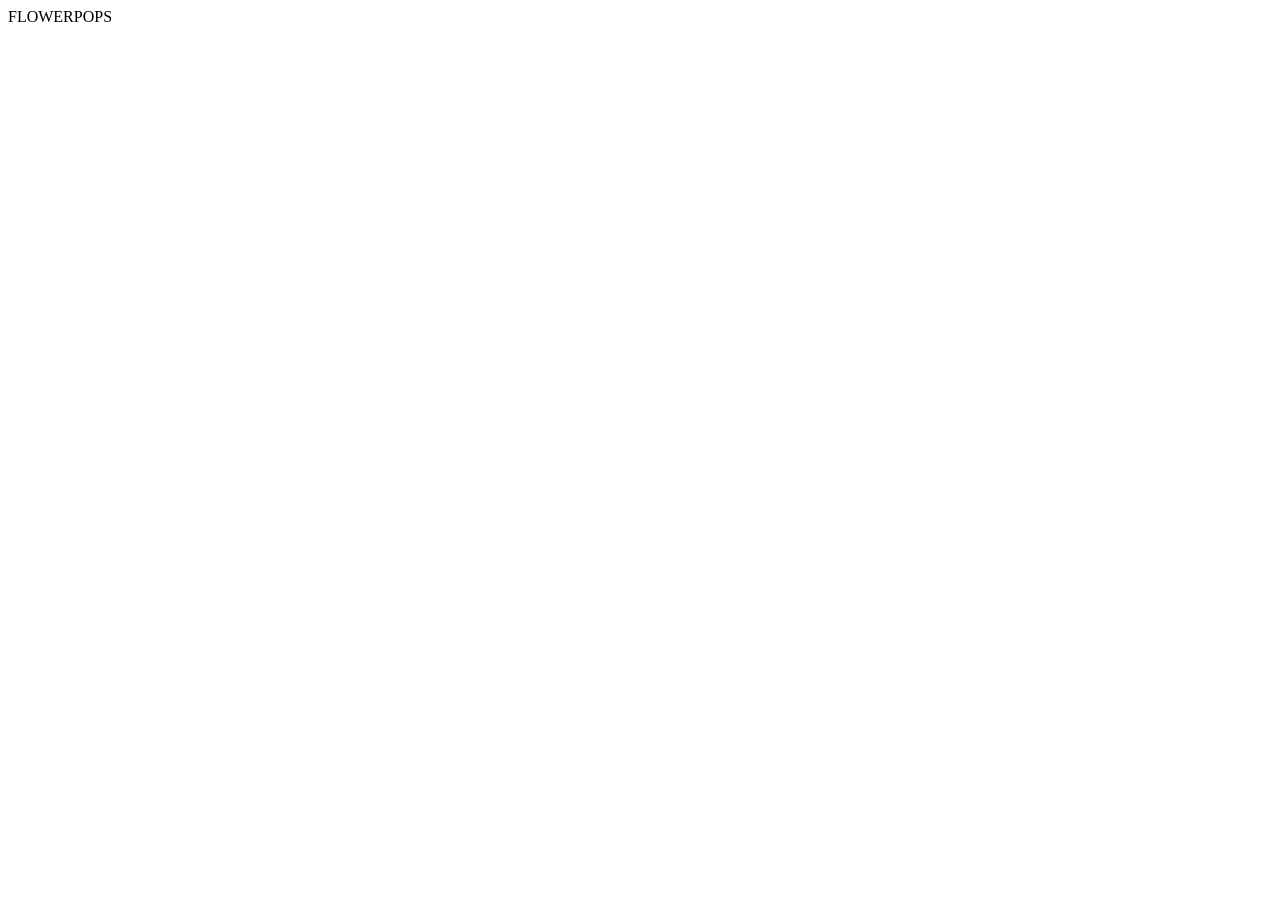
==== Flowerpops/index.html @ a854ff41 "Add files via upload" ====
<!DOCTYPE html>
<html lang="en">
<head>
    <meta charset="UTF-8">
    <meta name="viewport" content="width=device-width, initial-scale=1.0">
    <title>LOGIN</title>
    <link rel="stylesheet" href="indexstyle.css">
    <script src="indexscript.js" defer></script>
</head>
<body>
    <div class="topdiv">
        <div class="logo">FLOWERPOPS</div>
    </div>
</body>
</html>
---- Flowerpops/indexstyle.css ----
.body{
    margin: 0;
    padding: 0;
}

.topdiv{
    display: flex;
}
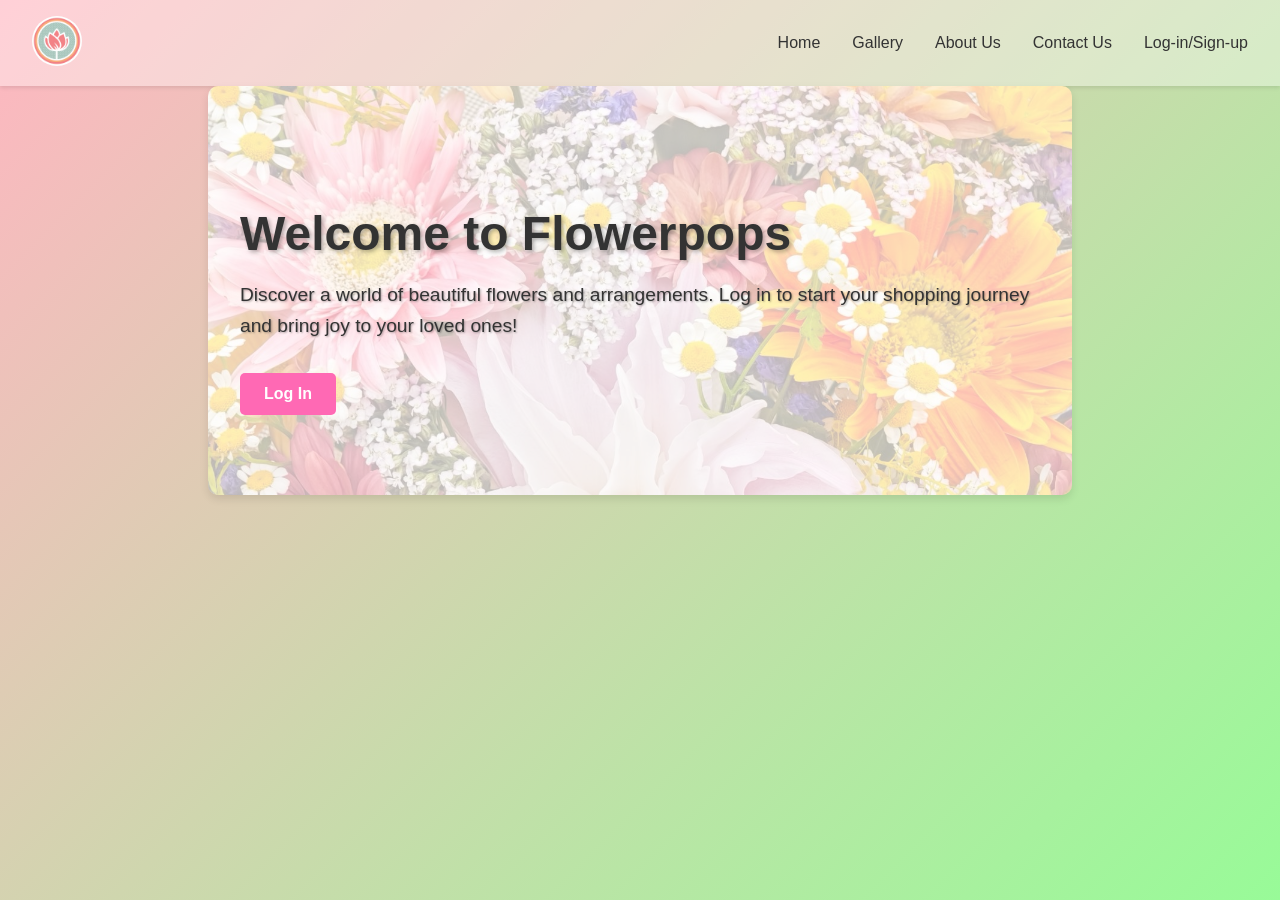
==== commit 05145d40: "Add files via upload" ====
--- a/Flowerpops/index.html
+++ b/Flowerpops/index.html
@@ -3,13 +3,28 @@
 <head>
     <meta charset="UTF-8">
     <meta name="viewport" content="width=device-width, initial-scale=1.0">
-    <title>LOGIN</title>
+    <title>Flowerpops - Homepage</title>
     <link rel="stylesheet" href="indexstyle.css">
-    <script src="indexscript.js" defer></script>
 </head>
 <body>
-    <div class="topdiv">
-        <div class="logo">FLOWERPOPS</div>
-    </div>
+    <header>
+        <div class="logo">
+            <img src="logo.jpg" alt="Flowerpops Logo">
+        </div>
+        <nav>
+            <ul>
+                <li><a href="#">Home</a></li>
+                <li><a href="#">Gallery</a></li>
+                <li><a href="#">About Us</a></li>
+                <li><a href="#">Contact Us</a></li>
+                <li><a href="#">Log-in/Sign-up</a></li>
+            </ul>
+        </nav>
+    </header>
+    <section class="hero">
+        <h1>Welcome to Flowerpops</h1>
+        <p>Discover a world of beautiful flowers and arrangements. Log in to start your shopping journey and bring joy to your loved ones!</p>
+        <a href="#" class="btn">Log In</a>
+    </section>
 </body>
 </html>
--- a/Flowerpops/indexstyle.css
+++ b/Flowerpops/indexstyle.css
@@ -1,8 +1,89 @@
-.body{
+body {
+    margin: 0;
+    padding: 0;
+    font-family: 'Segoe UI', Tahoma, Geneva, Verdana, sans-serif;
+    background: linear-gradient(135deg, #ffb6c1, #98fb98);
+    min-height: 100vh;
+    color: #333;
+}
+
+header {
+    display: flex;
+    justify-content: space-between;
+    align-items: center;
+    padding: 1rem 2rem;
+    background-color: rgba(255, 255, 255, 0.356);
+    box-shadow: 0 2px 4px rgba(0,0,0,0.1);
+}
+
+.logo img {
+    border-radius: 50%;
+    height: 50px;
+}
+
+nav ul {
+    display: flex;
+    list-style: none;
     margin: 0;
     padding: 0;
 }
 
-.topdiv{
-    display: flex;
+nav li {
+    margin-left: 2rem;
+}
+
+nav a {
+    text-decoration: none;
+    color: #333;
+    font-weight: 500;
+    transition: color 0.3s;
+}
+
+nav a:hover {
+    color: #ff69b4;
+}
+
+.hero {
+    margin-top: 100px;;
+    text-align: left;
+    padding: 5rem 2rem;
+    max-width: 800px;
+    margin: 0 auto;
+    background-image: url('hero.jpg');
+    background-size: cover;
+    background-position: center;
+    background-repeat: no-repeat;
+    background-color: rgba(255, 255, 255, 0.7);
+    background-blend-mode: overlay;
+    border-radius: 10px;
+    box-shadow: 0 4px 8px rgba(0,0,0,0.1);
+}
+
+.hero h1 {
+    font-size: 3rem;
+    margin-bottom: 1rem;
+    color: #333;
+    text-shadow: 2px 2px 4px rgba(0,0,0,0.3);
+}
+
+.hero p {
+    font-size: 1.2rem;
+    margin-bottom: 2rem;
+    line-height: 1.6;
+    text-shadow: 1px 1px 2px rgba(0,0,0,0.3);
+}
+
+.btn {
+    display: inline-block;
+    padding: 0.75rem 1.5rem;
+    background-color: #ff69b4;
+    color: white;
+    text-decoration: none;
+    border-radius: 5px;
+    font-weight: 600;
+    transition: background-color 0.3s;
+}
+
+.btn:hover {
+    background-color: #ff1493;
 }
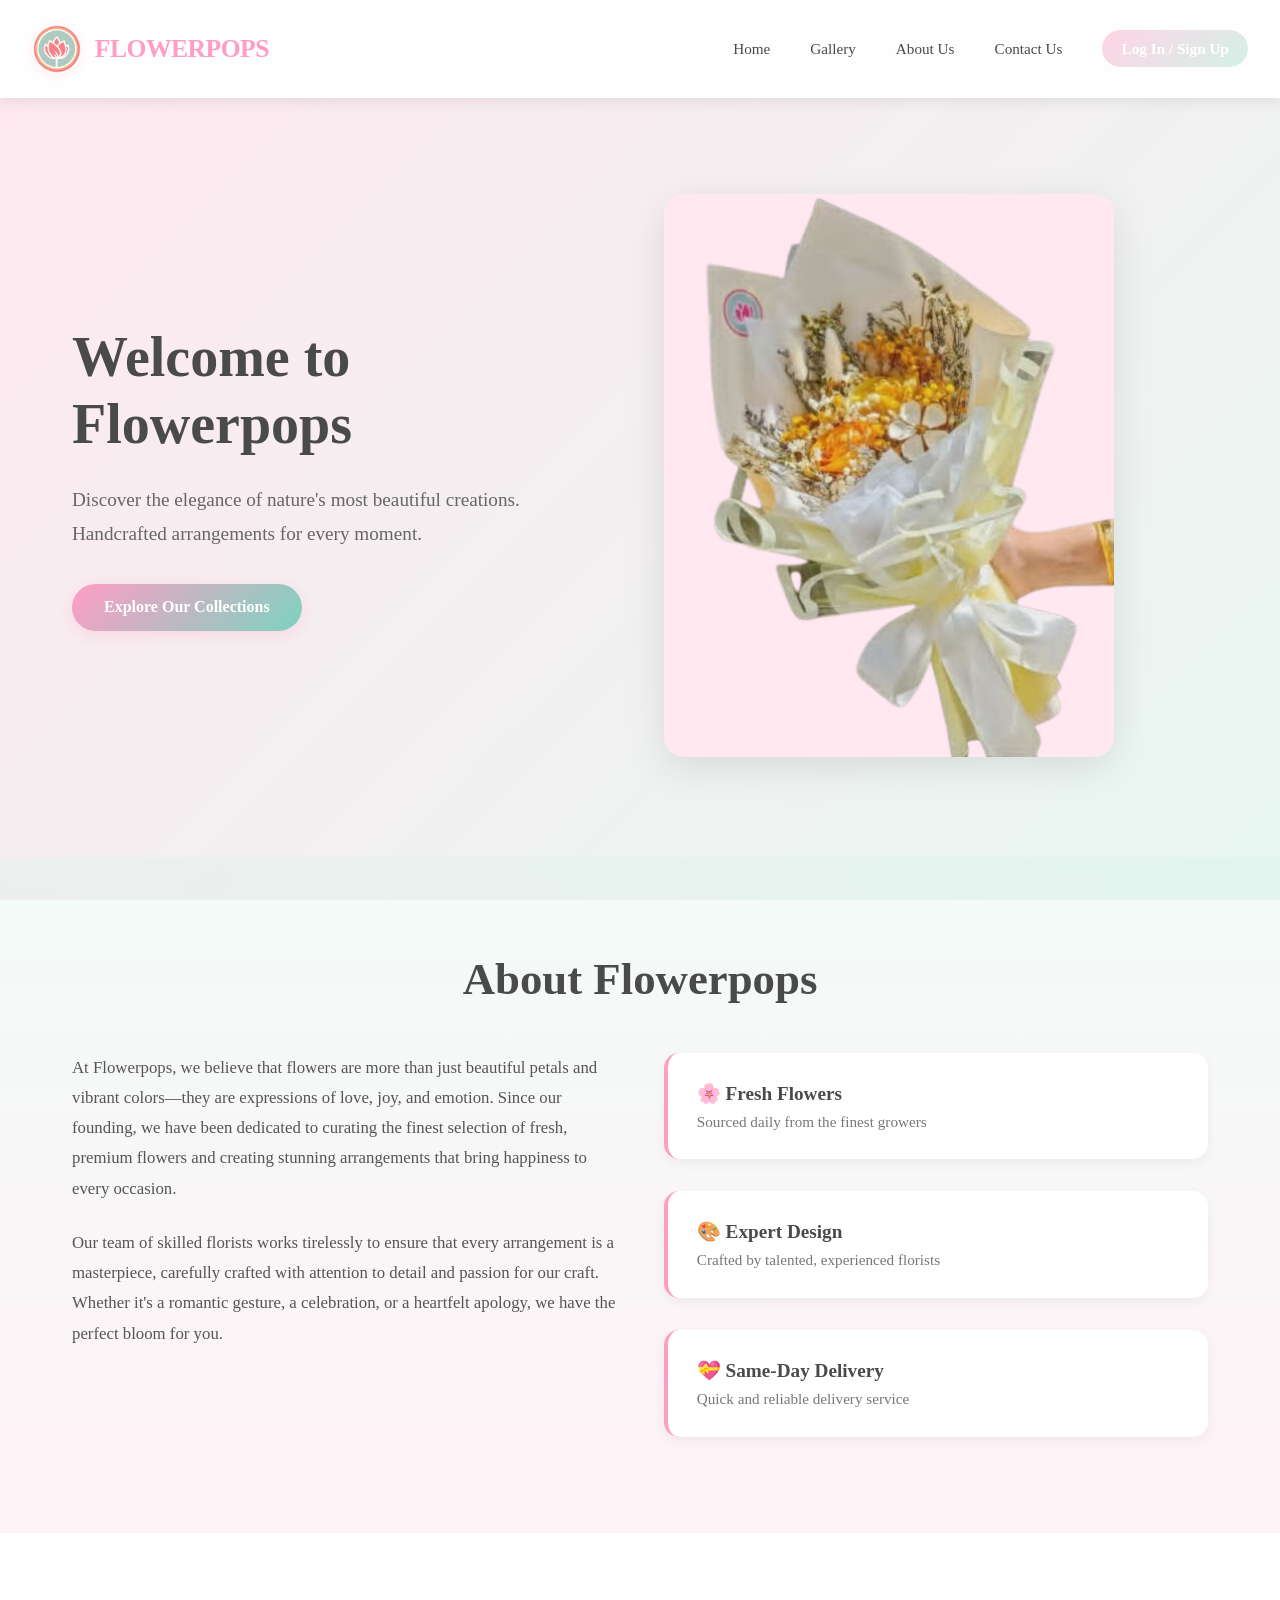
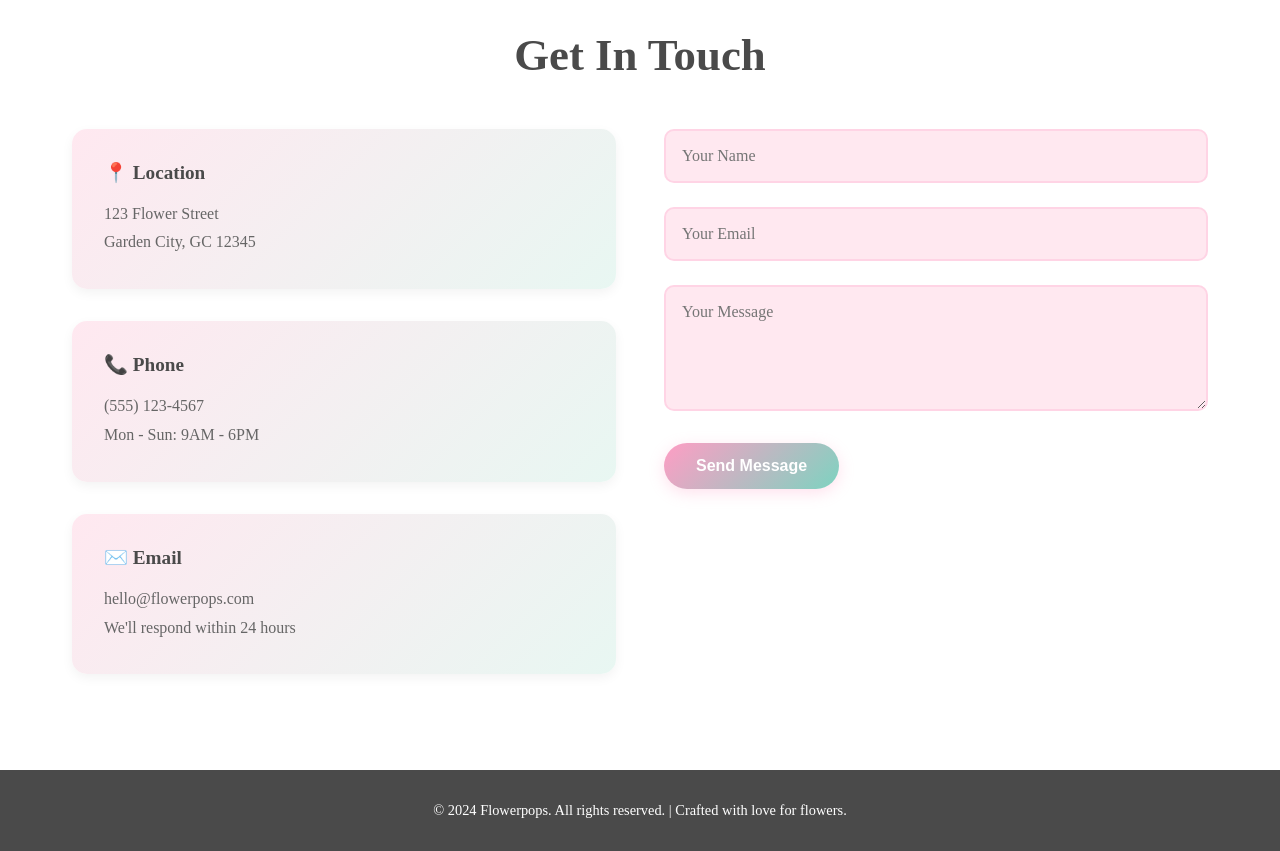
==== commit 08c7ad59: "Add files via upload" ====
--- a/Flowerpops/index.html
+++ b/Flowerpops/index.html
@@ -3,28 +3,117 @@
 <head>
     <meta charset="UTF-8">
     <meta name="viewport" content="width=device-width, initial-scale=1.0">
-    <title>Flowerpops - Homepage</title>
+    <title>Flowerpops - Elegant Flower Shop</title>
     <link rel="stylesheet" href="indexstyle.css">
 </head>
 <body>
     <header>
         <div class="logo">
-            <img src="logo.jpg" alt="Flowerpops Logo">
+            <img src="logo.jpg" alt="Flowerpops Logo"> 
+            <span>FLOWERPOPS</span>
         </div>
         <nav>
             <ul>
-                <li><a href="#">Home</a></li>
-                <li><a href="#">Gallery</a></li>
-                <li><a href="#">About Us</a></li>
-                <li><a href="#">Contact Us</a></li>
-                <li><a href="#">Log-in/Sign-up</a></li>
+                <li><a href="#home">Home</a></li>
+                <li><a href="gallery.html">Gallery</a></li>
+                <li><a href="#about">About Us</a></li>
+                <li><a href="#contact">Contact Us</a></li>
+                <li><a href="#" class="auth-link">Log In / Sign Up</a></li>
             </ul>
         </nav>
     </header>
-    <section class="hero">
-        <h1>Welcome to Flowerpops</h1>
-        <p>Discover a world of beautiful flowers and arrangements. Log in to start your shopping journey and bring joy to your loved ones!</p>
-        <a href="#" class="btn">Log In</a>
+
+    <!-- Hero Section -->
+    <section id="home" class="hero">
+        <div class="hero-content">
+            <h1>Welcome to Flowerpops</h1>
+            <p>Discover the elegance of nature's most beautiful creations. Handcrafted arrangements for every moment.</p>
+            <a href="#about" class="btn btn-primary">Explore Our Collections</a>
+        </div>
+        <div class="hero-image">
+            <img src="flower.png" alt="Flowerpops Hero Flowers">
+        </div>
     </section>
+
+    <!-- About Us Section -->
+    <section id="about" class="about">
+        <div class="container">
+            <h2>About Flowerpops</h2>
+            <div class="about-content">
+                <div class="about-text">
+                    <p>
+                        At Flowerpops, we believe that flowers are more than just beautiful petals and vibrant colors—they are 
+                        expressions of love, joy, and emotion. Since our founding, we have been dedicated to curating the finest 
+                        selection of fresh, premium flowers and creating stunning arrangements that bring happiness to every occasion.
+                    </p>
+                    <p>
+                        Our team of skilled florists works tirelessly to ensure that every arrangement is a masterpiece, 
+                        carefully crafted with attention to detail and passion for our craft. Whether it's a romantic gesture, 
+                        a celebration, or a heartfelt apology, we have the perfect bloom for you.
+                    </p>
+                </div>
+                <div class="about-features">
+                    <div class="feature">
+                        <h3>🌸 Fresh Flowers</h3>
+                        <p>Sourced daily from the finest growers</p>
+                    </div>
+                    <div class="feature">
+                        <h3>🎨 Expert Design</h3>
+                        <p>Crafted by talented, experienced florists</p>
+                    </div>
+                    <div class="feature">
+                        <h3>💝 Same-Day Delivery</h3>
+                        <p>Quick and reliable delivery service</p>
+                    </div>
+                </div>
+            </div>
+        </div>
+    </section>
+
+    <!-- Contact Us Section -->
+    <section id="contact" class="contact">
+        <div class="container">
+            <h2>Get In Touch</h2>
+            <div class="contact-content">
+                <div class="contact-info">
+                    <div class="info-card">
+                        <h3>📍 Location</h3>
+                        <p>123 Flower Street<br>Garden City, GC 12345</p>
+                    </div>
+                    <div class="info-card">
+                        <h3>📞 Phone</h3>
+                        <p>(555) 123-4567<br>Mon - Sun: 9AM - 6PM</p>
+                    </div>
+                    <div class="info-card">
+                        <h3>✉️ Email</h3>
+                        <p>hello@flowerpops.com<br>We'll respond within 24 hours</p>
+                    </div>
+                </div>
+                <form class="contact-form">
+                    <input type="text" placeholder="Your Name" required>
+                    <input type="email" placeholder="Your Email" required>
+                    <textarea placeholder="Your Message" rows="5" required></textarea>
+                    <button type="submit" class="btn btn-primary">Send Message</button>
+                </form>
+            </div>
+        </div>
+    </section>
+
+    <footer>
+        <p>&copy; 2024 Flowerpops. All rights reserved. | Crafted with love for flowers.</p>
+    </footer>
+
+    <script>
+        // Smooth scrolling for navigation links
+        document.querySelectorAll('a[href^="#"]').forEach(anchor => {
+            anchor.addEventListener('click', function (e) {
+                e.preventDefault();
+                const target = document.querySelector(this.getAttribute('href'));
+                if (target) {
+                    target.scrollIntoView({ behavior: 'smooth', block: 'start' });
+                }
+            });
+        });
+    </script>
 </body>
 </html>
--- a/Flowerpops/indexstyle.css
+++ b/Flowerpops/indexstyle.css
@@ -1,89 +1,529 @@
+/* ===== GLOBAL STYLES ===== */
+* {
+    margin: 0;
+    padding: 0;
+    box-sizing: border-box;
+}
+
+:root {
+    --pastel-pink: #FFD4E5;
+    --pastel-green: #D4F1E8;
+    --soft-pink: #FFE8F0;
+    --soft-green: #E8F7F2;
+    --dark-text: #4A4A4A;
+    --accent-pink: #FF9DC4;
+    --accent-green: #7DD3C0;
+    --white: #FFFFFF;
+}
+
 body {
     margin: 0;
     padding: 0;
-    font-family: 'Segoe UI', Tahoma, Geneva, Verdana, sans-serif;
-    background: linear-gradient(135deg, #ffb6c1, #98fb98);
+    font-family: 'Segoe UI', 'Lora', 'Georgia', serif;
+    background: linear-gradient(135deg, var(--soft-pink) 0%, var(--soft-green) 100%);
+    background-attachment: fixed;
     min-height: 100vh;
-    color: #333;
-}
-
+    color: var(--dark-text);
+}
+
+.container {
+    max-width: 1200px;
+    margin: 0 auto;
+    padding: 0 2rem;
+}
+
+html {
+    scroll-behavior: smooth;
+}
+
+/* ===== HEADER & NAVIGATION ===== */
 header {
     display: flex;
     justify-content: space-between;
     align-items: center;
-    padding: 1rem 2rem;
-    background-color: rgba(255, 255, 255, 0.356);
-    box-shadow: 0 2px 4px rgba(0,0,0,0.1);
+    padding: 1.5rem 2rem;
+    background: rgba(255, 255, 255, 0.92);
+    box-shadow: 0 4px 12px rgba(0, 0, 0, 0.08);
+    position: sticky;
+    top: 0;
+    z-index: 100;
+}
+
+.logo {
+    display: flex;
+    align-items: center;
+    gap: 0.8rem;
+    font-size: 1.6rem;
+    font-weight: 700;
+    color: var(--accent-pink);
+    letter-spacing: -0.5px;
 }
 
 .logo img {
     border-radius: 50%;
     height: 50px;
+    width: 50px;
+    object-fit: cover;
+    box-shadow: 0 2px 8px rgba(255, 157, 196, 0.2);
 }
 
 nav ul {
     display: flex;
     list-style: none;
-    margin: 0;
-    padding: 0;
-}
-
-nav li {
-    margin-left: 2rem;
+    gap: 2.5rem;
 }
 
 nav a {
     text-decoration: none;
-    color: #333;
+    color: var(--dark-text);
     font-weight: 500;
-    transition: color 0.3s;
+    font-size: 0.95rem;
+    transition: color 0.3s ease;
+    position: relative;
+}
+
+nav a::after {
+    content: '';
+    position: absolute;
+    bottom: -4px;
+    left: 0;
+    width: 0;
+    height: 2px;
+    background: linear-gradient(90deg, var(--accent-pink), var(--accent-green));
+    transition: width 0.3s ease;
 }
 
 nav a:hover {
-    color: #ff69b4;
-}
-
+    color: var(--accent-pink);
+}
+
+nav a:hover::after {
+    width: 100%;
+}
+
+.auth-link {
+    background: linear-gradient(135deg, var(--pastel-pink), var(--pastel-green));
+    color: var(--white) !important;
+    padding: 0.6rem 1.2rem;
+    border-radius: 25px;
+    font-weight: 600;
+}
+
+.auth-link:hover::after {
+    display: none;
+}
+
+/* ===== BUTTONS ===== */
+.btn {
+    display: inline-block;
+    padding: 0.9rem 2rem;
+    border: none;
+    border-radius: 30px;
+    font-size: 1rem;
+    font-weight: 600;
+    text-decoration: none;
+    cursor: pointer;
+    transition: all 0.3s ease;
+    text-align: center;
+}
+
+.btn-primary {
+    background: linear-gradient(135deg, var(--accent-pink), var(--accent-green));
+    color: var(--white);
+    box-shadow: 0 4px 15px rgba(255, 157, 196, 0.3);
+}
+
+.btn-primary:hover {
+    transform: translateY(-2px);
+    box-shadow: 0 6px 20px rgba(255, 157, 196, 0.4);
+}
+
+.btn-secondary {
+    background: var(--pastel-pink);
+    color: var(--dark-text);
+    border: 2px solid var(--accent-pink);
+}
+
+.btn-secondary:hover {
+    background: var(--accent-pink);
+    color: var(--white);
+}
+
+/* ===== HERO SECTION ===== */
 .hero {
-    margin-top: 100px;;
-    text-align: left;
-    padding: 5rem 2rem;
-    max-width: 800px;
+    display: flex;
+    align-items: center;
+    justify-content: space-between;
+    gap: 3rem;
+    padding: 6rem 2rem;
+    max-width: 1200px;
     margin: 0 auto;
-    background-image: url('hero.jpg');
-    background-size: cover;
-    background-position: center;
-    background-repeat: no-repeat;
-    background-color: rgba(255, 255, 255, 0.7);
-    background-blend-mode: overlay;
-    border-radius: 10px;
-    box-shadow: 0 4px 8px rgba(0,0,0,0.1);
+}
+
+.hero-content {
+    flex: 1;
+    animation: fadeInLeft 1s ease-out;
 }
 
 .hero h1 {
-    font-size: 3rem;
-    margin-bottom: 1rem;
-    color: #333;
-    text-shadow: 2px 2px 4px rgba(0,0,0,0.3);
+    font-size: 3.5rem;
+    margin-bottom: 1.5rem;
+    color: var(--dark-text);
+    font-weight: 700;
+    line-height: 1.2;
 }
 
 .hero p {
     font-size: 1.2rem;
     margin-bottom: 2rem;
+    line-height: 1.8;
+    color: #666;
+    font-weight: 300;
+}
+
+.hero-image {
+    flex: 1;
+    animation: fadeInRight 1s ease-out;
+}
+
+.hero-image img {
+    width: 100%;
+    max-width: 450px;
+    height: auto;
+    border-radius: 20px;
+    box-shadow: 0 10px 40px rgba(0, 0, 0, 0.1);
+}
+
+/* ===== ABOUT SECTION ===== */
+.about {
+    padding: 6rem 2rem;
+    background: linear-gradient(180deg, rgba(212, 241, 232, 0.3) 0%, rgba(255, 212, 229, 0.3) 100%);
+}
+
+.about h2 {
+    font-size: 2.8rem;
+    text-align: center;
+    margin-bottom: 3rem;
+    color: var(--dark-text);
+}
+
+.about-content {
+    display: grid;
+    grid-template-columns: 1fr 1fr;
+    gap: 3rem;
+    max-width: 1200px;
+    margin: 0 auto;
+}
+
+.about-text p {
+    font-size: 1.05rem;
+    line-height: 1.8;
+    margin-bottom: 1.5rem;
+    color: #555;
+    font-weight: 300;
+}
+
+.about-features {
+    display: flex;
+    flex-direction: column;
+    gap: 2rem;
+}
+
+.feature {
+    background: var(--white);
+    padding: 1.8rem;
+    border-radius: 15px;
+    box-shadow: 0 4px 12px rgba(0, 0, 0, 0.05);
+    border-left: 4px solid var(--accent-pink);
+}
+
+.feature h3 {
+    color: var(--dark-text);
+    margin-bottom: 0.5rem;
+    font-size: 1.2rem;
+}
+
+.feature p {
+    color: #777;
+    font-size: 0.95rem;
+    margin: 0;
+}
+
+/* ===== CONTACT SECTION ===== */
+.contact {
+    padding: 6rem 2rem;
+    background: var(--white);
+}
+
+.contact h2 {
+    font-size: 2.8rem;
+    text-align: center;
+    margin-bottom: 3rem;
+    color: var(--dark-text);
+}
+
+.contact-content {
+    display: grid;
+    grid-template-columns: 1fr 1fr;
+    gap: 3rem;
+    max-width: 1200px;
+    margin: 0 auto;
+}
+
+.contact-info {
+    display: flex;
+    flex-direction: column;
+    gap: 2rem;
+}
+
+.info-card {
+    background: linear-gradient(135deg, var(--soft-pink), var(--soft-green));
+    padding: 2rem;
+    border-radius: 15px;
+    box-shadow: 0 4px 12px rgba(0, 0, 0, 0.05);
+}
+
+.info-card h3 {
+    color: var(--dark-text);
+    margin-bottom: 1rem;
+    font-size: 1.2rem;
+}
+
+.info-card p {
+    color: #666;
+    line-height: 1.8;
+    margin: 0;
+}
+
+.contact-form {
+    display: flex;
+    flex-direction: column;
+    gap: 1.5rem;
+}
+
+.contact-form input,
+.contact-form textarea {
+    padding: 1rem;
+    border: 2px solid var(--pastel-pink);
+    border-radius: 10px;
+    font-family: inherit;
+    font-size: 1rem;
+    color: var(--dark-text);
+    background: var(--soft-pink);
+    transition: all 0.3s ease;
+}
+
+.contact-form input:focus,
+.contact-form textarea:focus {
+    outline: none;
+    border-color: var(--accent-pink);
+    background: var(--white);
+    box-shadow: 0 0 8px rgba(255, 157, 196, 0.2);
+}
+
+.contact-form button {
+    align-self: flex-start;
+    margin-top: 0.5rem;
+}
+
+/* ===== GALLERY SECTION ===== */
+.gallery-section {
+    padding: 6rem 2rem;
+    background: linear-gradient(135deg, var(--soft-pink) 0%, var(--soft-green) 100%);
+    min-height: 100vh;
+}
+
+.gallery-section h1 {
+    font-size: 3rem;
+    text-align: center;
+    margin-bottom: 1rem;
+    color: var(--dark-text);
+}
+
+.gallery-subtitle {
+    text-align: center;
+    font-size: 1.2rem;
+    color: #777;
+    margin-bottom: 3rem;
+}
+
+.flower-grid {
+    display: grid;
+    grid-template-columns: repeat(auto-fit, minmax(320px, 1fr));
+    gap: 2.5rem;
+    max-width: 1200px;
+    margin: 0 auto;
+}
+
+.flower-card {
+    background: var(--white);
+    border-radius: 15px;
+    overflow: hidden;
+    box-shadow: 0 8px 24px rgba(0, 0, 0, 0.1);
+    transition: all 0.3s ease;
+}
+
+.flower-card:hover {
+    transform: translateY(-8px);
+    box-shadow: 0 12px 32px rgba(255, 157, 196, 0.25);
+}
+
+.flower-image {
+    width: 100%;
+    height: 250px;
+    overflow: hidden;
+    background: var(--soft-pink);
+}
+
+.flower-image img {
+    width: 100%;
+    height: 100%;
+    object-fit: cover;
+    transition: transform 0.3s ease;
+}
+
+.flower-card:hover .flower-image img {
+    transform: scale(1.05);
+}
+
+.flower-info {
+    padding: 1.8rem;
+}
+
+.flower-info h3 {
+    font-size: 1.3rem;
+    color: var(--dark-text);
+    margin-bottom: 0.8rem;
+}
+
+.flower-info p {
+    color: #777;
+    font-size: 0.95rem;
     line-height: 1.6;
-    text-shadow: 1px 1px 2px rgba(0,0,0,0.3);
-}
-
-.btn {
-    display: inline-block;
-    padding: 0.75rem 1.5rem;
-    background-color: #ff69b4;
-    color: white;
-    text-decoration: none;
-    border-radius: 5px;
-    font-weight: 600;
-    transition: background-color 0.3s;
-}
-
-.btn:hover {
-    background-color: #ff1493;
+    margin-bottom: 1.2rem;
+}
+
+.price {
+    font-size: 1.5rem;
+    font-weight: 700;
+    color: var(--accent-pink);
+    margin-bottom: 1rem !important;
+}
+
+/* ===== FOOTER ===== */
+footer {
+    background: var(--dark-text);
+    color: var(--white);
+    text-align: center;
+    padding: 2rem;
+    font-size: 0.9rem;
+}
+
+/* ===== ANIMATIONS ===== */
+@keyframes fadeInLeft {
+    from {
+        opacity: 0;
+        transform: translateX(-30px);
+    }
+    to {
+        opacity: 1;
+        transform: translateX(0);
+    }
+}
+
+@keyframes fadeInRight {
+    from {
+        opacity: 0;
+        transform: translateX(30px);
+    }
+    to {
+        opacity: 1;
+        transform: translateX(0);
+    }
+}
+
+/* ===== RESPONSIVE DESIGN ===== */
+@media (max-width: 768px) {
+    header {
+        flex-direction: column;
+        gap: 1.5rem;
+        padding: 1rem;
+    }
+
+    nav ul {
+        flex-direction: column;
+        gap: 1rem;
+        align-items: center;
+        width: 100%;
+    }
+
+    nav a {
+        display: block;
+        text-align: center;
+    }
+
+    .hero {
+        flex-direction: column;
+        padding: 3rem 1rem;
+        gap: 2rem;
+    }
+
+    .hero h1 {
+        font-size: 2.2rem;
+    }
+
+    .hero p {
+        font-size: 1rem;
+    }
+
+    .about-content {
+        grid-template-columns: 1fr;
+        gap: 2rem;
+    }
+
+    .contact-content {
+        grid-template-columns: 1fr;
+        gap: 2rem;
+    }
+
+    .flower-grid {
+        grid-template-columns: 1fr;
+        gap: 2rem;
+    }
+
+    .gallery-section h1 {
+        font-size: 2rem;
+    }
+
+    .about h2,
+    .contact h2 {
+        font-size: 2rem;
+    }
+}
+
+@media (max-width: 480px) {
+    nav ul {
+        gap: 0.5rem;
+    }
+
+    nav a {
+        font-size: 0.85rem;
+    }
+
+    .hero h1 {
+        font-size: 1.8rem;
+    }
+
+    .btn {
+        padding: 0.7rem 1.5rem;
+        font-size: 0.9rem;
+    }
+
+    .logo {
+        font-size: 1.2rem;
+    }
+
+    .logo img {
+        height: 40px;
+    }
 }
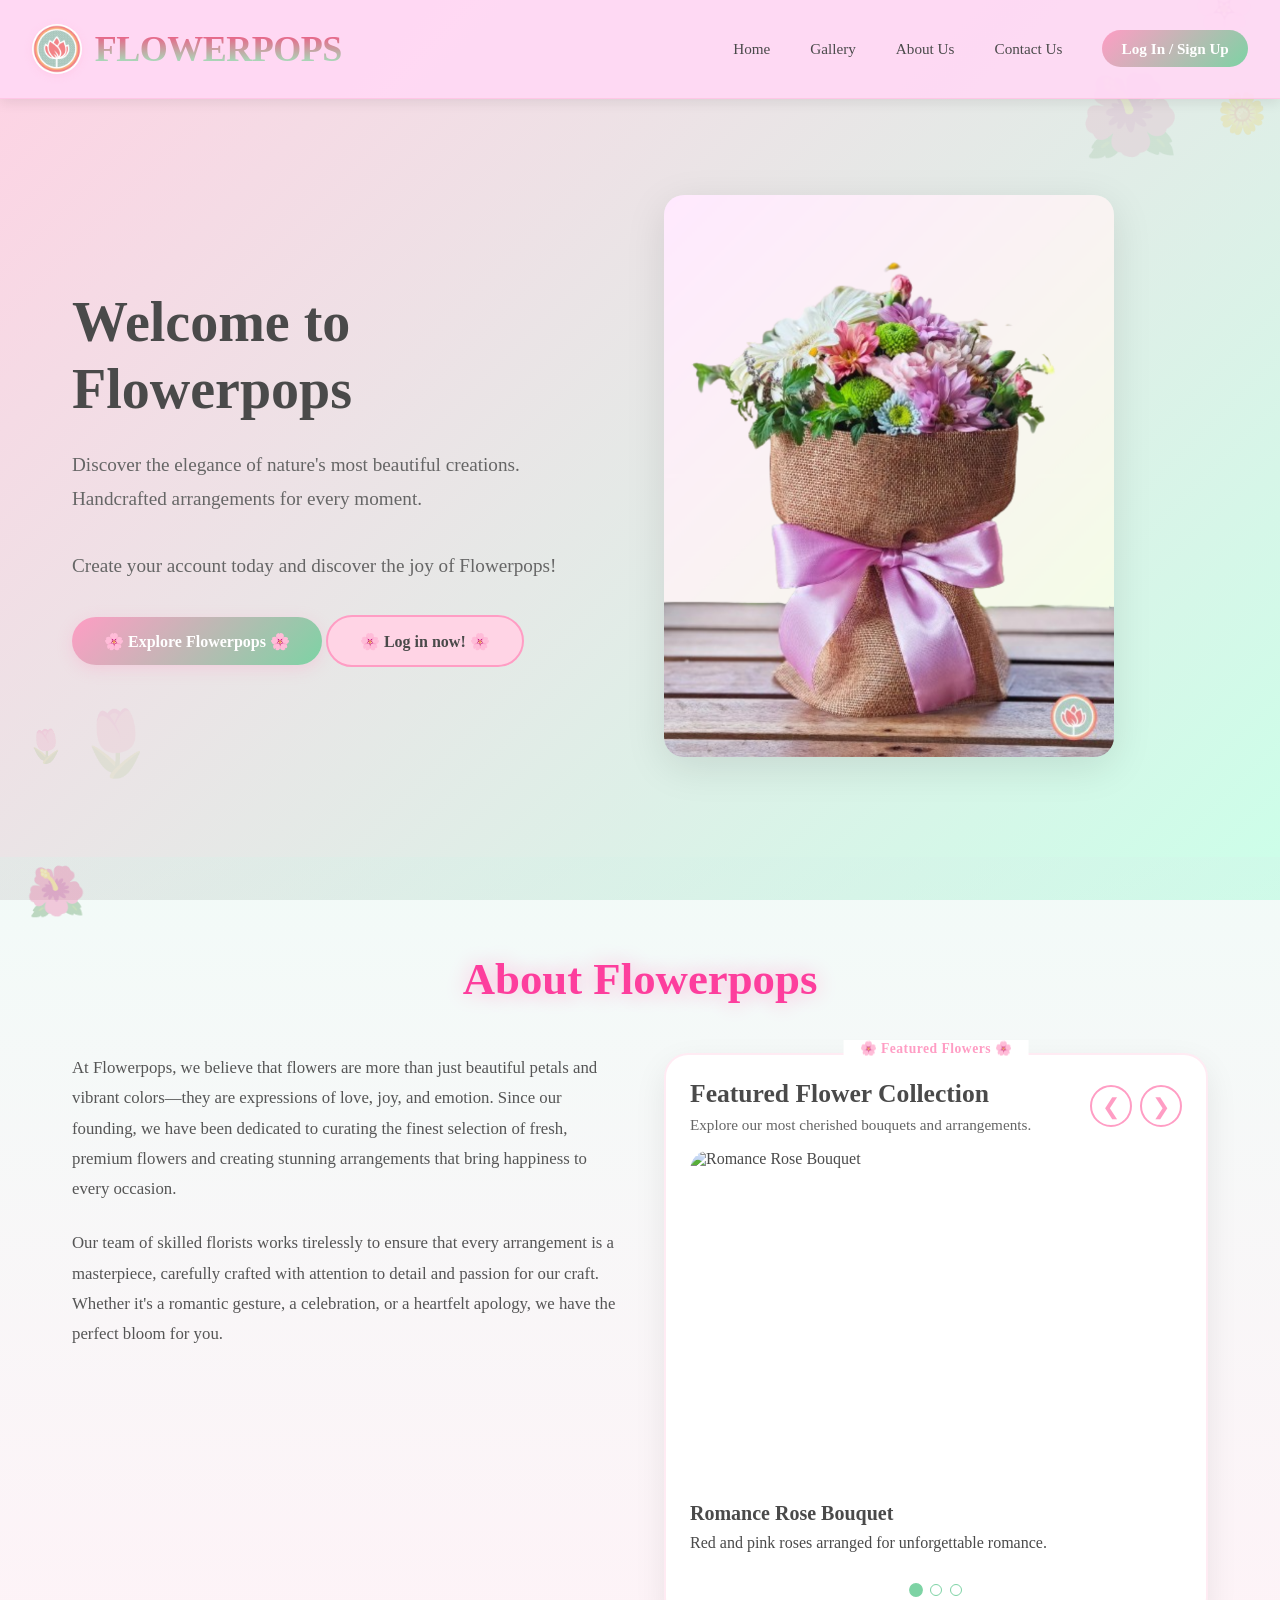
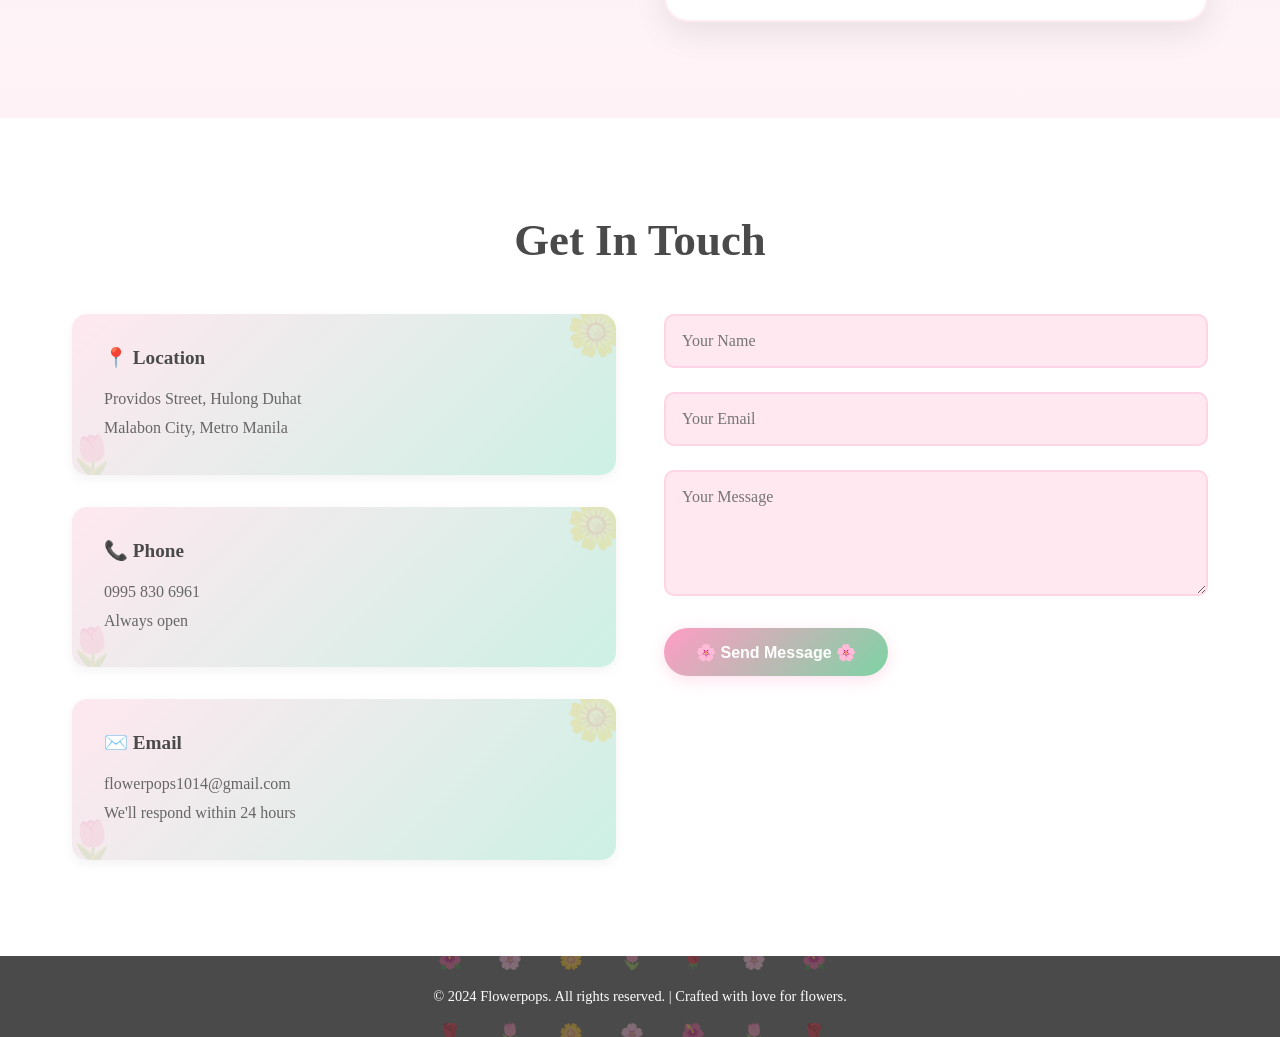
==== commit bf861557: "Add files via upload" ====
--- a/Flowerpops/index.html
+++ b/Flowerpops/index.html
@@ -18,7 +18,7 @@
                 <li><a href="gallery.html">Gallery</a></li>
                 <li><a href="#about">About Us</a></li>
                 <li><a href="#contact">Contact Us</a></li>
-                <li><a href="#" class="auth-link">Log In / Sign Up</a></li>
+                <li><a href="login.html" class="auth-link">Log In / Sign Up</a></li>
             </ul>
         </nav>
     </header>
@@ -28,10 +28,12 @@
         <div class="hero-content">
             <h1>Welcome to Flowerpops</h1>
             <p>Discover the elegance of nature's most beautiful creations. Handcrafted arrangements for every moment.</p>
-            <a href="#about" class="btn btn-primary">Explore Our Collections</a>
+            <p>Create your account today and discover the joy of Flowerpops!</p>
+            <a href="#about" class="btn btn-primary">Explore Flowerpops</a>
+            <a href="login.html" class="btn btn-secondary">Log in now!</a>
         </div>
         <div class="hero-image">
-            <img src="flower.png" alt="Flowerpops Hero Flowers">
+            <img src="Flower-hero1.png" alt="Flowerpops Hero Flowers">
         </div>
     </section>
 
@@ -53,22 +55,55 @@
                     </p>
                 </div>
                 <div class="about-features">
-                    <div class="feature">
-                        <h3>🌸 Fresh Flowers</h3>
-                        <p>Sourced daily from the finest growers</p>
-                    </div>
-                    <div class="feature">
-                        <h3>🎨 Expert Design</h3>
-                        <p>Crafted by talented, experienced florists</p>
-                    </div>
-                    <div class="feature">
-                        <h3>💝 Same-Day Delivery</h3>
-                        <p>Quick and reliable delivery service</p>
+                    <div class="about-slider">
+                        <div class="slider-header">
+                            <div>
+                                <h3>Featured Flower Collection</h3>
+                                <p>Explore our most cherished bouquets and arrangements.</p>
+                            </div>
+                            <div class="slider-nav">
+                                <button class="slider-btn prev" aria-label="Previous featured flower">❮</button>
+                                <button class="slider-btn next" aria-label="Next featured flower">❯</button>
+                            </div>
+                        </div>
+                        <div class="slider-window">
+                            <div class="slider-track">
+                                <article class="slide">
+                                    <img src="flower-hero.jfif" alt="Romance Rose Bouquet">
+                                    <div class="slide-copy">
+                                        <span class="slide-label">Romance Rose Bouquet</span>
+                                        <p>Red and pink roses arranged for unforgettable romance.</p>
+                                    </div>
+                                </article>
+                                <article class="slide">
+                                    <img src="flower-hero.jfif" alt="Spring Garden Mix">
+                                    <div class="slide-copy">
+                                        <span class="slide-label">Spring Garden Mix</span>
+                                        <p>A vibrant mix of tulips, daisies, and seasonal blooms.</p>
+                                    </div>
+                                </article>
+                                <article class="slide">
+                                    <img src="flower-hero.jfif" alt="Elegant Whites">
+                                    <div class="slide-copy">
+                                        <span class="slide-label">Elegant Whites</span>
+                                        <p>Pure white lilies and roses in a luxurious, timeless design.</p>
+                                    </div>
+                                </article>
+                            </div>
+                        </div>
+                        <div class="slider-dots" aria-label="Featured flower navigation">
+                            <button class="dot active" data-index="0"></button>
+                            <button class="dot" data-index="1"></button>
+                            <button class="dot" data-index="2"></button>
+                        </div>
                     </div>
                 </div>
             </div>
         </div>
     </section>
+
+
+
 
     <!-- Contact Us Section -->
     <section id="contact" class="contact">
@@ -78,15 +113,15 @@
                 <div class="contact-info">
                     <div class="info-card">
                         <h3>📍 Location</h3>
-                        <p>123 Flower Street<br>Garden City, GC 12345</p>
+                        <p>Providos Street, Hulong Duhat<br>Malabon City, Metro Manila</p>
                     </div>
                     <div class="info-card">
                         <h3>📞 Phone</h3>
-                        <p>(555) 123-4567<br>Mon - Sun: 9AM - 6PM</p>
+                        <p>0995 830 6961<br>Always open</p>
                     </div>
                     <div class="info-card">
                         <h3>✉️ Email</h3>
-                        <p>hello@flowerpops.com<br>We'll respond within 24 hours</p>
+                        <p>flowerpops1014@gmail.com<br>We'll respond within 24 hours</p>
                     </div>
                 </div>
                 <form class="contact-form">
@@ -114,6 +149,42 @@
                 }
             });
         });
+
+        // About section slider
+        const sliderTrack = document.querySelector('.slider-track');
+        const sliderButtons = document.querySelectorAll('.slider-btn');
+        const dots = document.querySelectorAll('.dot');
+        const slides = document.querySelectorAll('.slide');
+        let currentSlide = 0;
+
+        function updateSlider(index) {
+            currentSlide = (index + slides.length) % slides.length;
+            const offset = -currentSlide * 100;
+            sliderTrack.style.transform = `translateX(${offset}%)`;
+
+            dots.forEach(dot => dot.classList.remove('active'));
+            const activeDot = document.querySelector(`.dot[data-index="${currentSlide}"]`);
+            if (activeDot) activeDot.classList.add('active');
+        }
+
+        sliderButtons.forEach(button => {
+            button.addEventListener('click', () => {
+                if (button.classList.contains('next')) {
+                    updateSlider(currentSlide + 1);
+                } else {
+                    updateSlider(currentSlide - 1);
+                }
+            });
+        });
+
+        dots.forEach(dot => {
+            dot.addEventListener('click', () => {
+                const index = Number(dot.dataset.index);
+                updateSlider(index);
+            });
+        });
+
+        updateSlider(0);
     </script>
 </body>
 </html>
--- a/Flowerpops/indexstyle.css
+++ b/Flowerpops/indexstyle.css
@@ -7,12 +7,12 @@
 
 :root {
     --pastel-pink: #FFD4E5;
-    --pastel-green: #D4F1E8;
+    --pastel-green: #d4f1e0;
     --soft-pink: #FFE8F0;
-    --soft-green: #E8F7F2;
+    --soft-green: #cdf1e4;
     --dark-text: #4A4A4A;
     --accent-pink: #FF9DC4;
-    --accent-green: #7DD3C0;
+    --accent-green: #7dd3a4;
     --white: #FFFFFF;
 }
 
@@ -20,7 +20,7 @@
     margin: 0;
     padding: 0;
     font-family: 'Segoe UI', 'Lora', 'Georgia', serif;
-    background: linear-gradient(135deg, var(--soft-pink) 0%, var(--soft-green) 100%);
+    background: linear-gradient(135deg, #ffd2e4 0%, #ccffe9 100%);
     background-attachment: fixed;
     min-height: 100vh;
     color: var(--dark-text);
@@ -36,15 +36,67 @@
     scroll-behavior: smooth;
 }
 
+/* ===== DECORATIVE FLOWERS ===== */
+section::before {
+    content: '🌸';
+    position: absolute;
+    font-size: 3rem;
+    opacity: 0.15;
+    top: -20px;
+    right: 2%;
+    animation: float 6s ease-in-out infinite;
+}
+
+section::after {
+    content: '🌺';
+    position: absolute;
+    font-size: 3rem;
+    opacity: 0.15;
+    bottom: -20px;
+    left: 2%;
+    animation: float 8s ease-in-out infinite reverse;
+}
+
+.container::before {
+    content: '🌼';
+    position: fixed;
+    font-size: 2.5rem;
+    opacity: 0.08;
+    top: 10%;
+    right: 1%;
+    animation: sway 4s ease-in-out infinite;
+}
+
+.container::after {
+    content: '🌷';
+    position: fixed;
+    font-size: 2rem;
+    opacity: 0.08;
+    bottom: 15%;
+    left: 2%;
+    animation: sway 5s ease-in-out infinite reverse;
+}
+
+@keyframes float {
+    0%, 100% { transform: translateY(0px); }
+    50% { transform: translateY(-15px); }
+}
+
+@keyframes sway {
+    0%, 100% { transform: translateX(0px); }
+    50% { transform: translateX(8px); }
+}
+
 /* ===== HEADER & NAVIGATION ===== */
 header {
     display: flex;
     justify-content: space-between;
     align-items: center;
     padding: 1.5rem 2rem;
-    background: rgba(255, 255, 255, 0.92);
+    background: rgba(255, 216, 245, 0.92);
     box-shadow: 0 4px 12px rgba(0, 0, 0, 0.08);
     position: sticky;
+    border-bottom: 1px solid rgba(255, 157, 196, 0.3);
     top: 0;
     z-index: 100;
 }
@@ -67,6 +119,14 @@
     box-shadow: 0 2px 8px rgba(255, 157, 196, 0.2);
 }
 
+.logo span {
+  font-size: 36px;
+  background: -webkit-linear-gradient(#ff3e78, #92ffc9);
+  -webkit-background-clip: text;
+  background-clip: text;
+  -webkit-text-fill-color: transparent;
+}
+
 nav ul {
     display: flex;
     list-style: none;
@@ -102,7 +162,7 @@
 }
 
 .auth-link {
-    background: linear-gradient(135deg, var(--pastel-pink), var(--pastel-green));
+    background: linear-gradient(135deg, var(--accent-pink), var(--accent-green));
     color: var(--white) !important;
     padding: 0.6rem 1.2rem;
     border-radius: 25px;
@@ -149,6 +209,14 @@
     color: var(--white);
 }
 
+.btn::before {
+    content: '🌸 ';
+}
+
+.btn::after {
+    content: ' 🌸';
+}
+
 /* ===== HERO SECTION ===== */
 .hero {
     display: flex;
@@ -158,7 +226,29 @@
     padding: 6rem 2rem;
     max-width: 1200px;
     margin: 0 auto;
-}
+    position: relative;
+}
+
+.hero::before {
+    content: '🌺';
+    position: absolute;
+    font-size: 5rem;
+    opacity: 0.1;
+    top: -30px;
+    right: 5%;
+    animation: float 7s ease-in-out infinite;
+}
+
+.hero::after {
+    content: '🌷';
+    position: absolute;
+    font-size: 4rem;
+    opacity: 0.1;
+    bottom: 10%;
+    left: 3%;
+    animation: float 9s ease-in-out infinite reverse;
+}
+
 
 .hero-content {
     flex: 1;
@@ -201,12 +291,13 @@
 }
 
 .about h2 {
+    font-family: italic;
     font-size: 2.8rem;
     text-align: center;
     margin-bottom: 3rem;
-    color: var(--dark-text);
-}
-
+    color:rgb(253, 62, 157);
+    text-shadow: 0px 0px 21px #fdb1d6;
+}
 .about-content {
     display: grid;
     grid-template-columns: 1fr 1fr;
@@ -220,33 +311,137 @@
     line-height: 1.8;
     margin-bottom: 1.5rem;
     color: #555;
-    font-weight: 300;
+    font-weight: 500;
 }
 
 .about-features {
-    display: flex;
-    flex-direction: column;
-    gap: 2rem;
-}
-
-.feature {
+    width: 100%;
+}
+
+.about-slider {
     background: var(--white);
-    padding: 1.8rem;
-    border-radius: 15px;
-    box-shadow: 0 4px 12px rgba(0, 0, 0, 0.05);
-    border-left: 4px solid var(--accent-pink);
-}
-
-.feature h3 {
-    color: var(--dark-text);
-    margin-bottom: 0.5rem;
-    font-size: 1.2rem;
-}
-
-.feature p {
-    color: #777;
+    border-radius: 24px;
+    padding: 1.5rem;
+    box-shadow: 0 12px 32px rgba(0, 0, 0, 0.08);
+    position: relative;
+    border: 2px solid rgba(255, 157, 196, 0.2);
+}
+
+.about-slider::before {
+    content: '🌸 Featured Flowers 🌸';
+    position: absolute;
+    top: -15px;
+    left: 50%;
+    transform: translateX(-50%);
+    background: var(--white);
+    padding: 0 1rem;
+    font-size: 0.85rem;
+    color: var(--accent-pink);
+    font-weight: 600;
+    letter-spacing: 0.5px;
+}
+
+.slider-header {
+    display: flex;
+    justify-content: space-between;
+    align-items: center;
+    gap: 1rem;
+    margin-bottom: 1rem;
+}
+
+.slider-header h3 {
+    font-size: 1.6rem;
+    color: var(--dark-text);
+    margin-bottom: 0.4rem;
+}
+
+.slider-header p {
+    color: #666;
     font-size: 0.95rem;
-    margin: 0;
+}
+
+.slider-nav {
+    display: flex;
+    gap: 0.5rem;
+}
+
+.slider-btn {
+    width: 42px;
+    height: 42px;
+    border: 2px solid var(--accent-pink);
+    border-radius: 50%;
+    background: var(--white);
+    color: var(--accent-pink);
+    font-size: 1.4rem;
+    cursor: pointer;
+    transition: all 0.25s ease;
+}
+
+.slider-btn:hover,
+.slider-btn:focus {
+    background: var(--accent-pink);
+    color: var(--white);
+    outline: none;
+}
+
+.slider-window {
+    overflow: hidden;
+    border-radius: 20px;
+}
+
+.slider-track {
+    display: flex;
+    gap: 1.5rem;
+    transition: transform 0.45s ease;
+}
+
+.slide {
+    min-width: 100%;
+    display: grid;
+    grid-template-columns: 1fr;
+    gap: 1rem;
+    align-items: center;
+}
+
+.slide img {
+    width: 100%;
+    height: 320px;
+    object-fit: cover;
+    border-radius: 20px;
+}
+
+.slide-copy {
+    padding: 1rem 0;
+}
+
+.slide-label {
+    display: block;
+    font-size: 1.25rem;
+    font-weight: 700;
+    color: var(--dark-text);
+    margin-bottom: 0.6rem;
+}
+
+.slider-dots {
+    display: flex;
+    justify-content: center;
+    gap: 0.5rem;
+    margin-top: 1rem;
+}
+
+.dot {
+    width: 12px;
+    height: 12px;
+    border-radius: 50%;
+    border: 1px solid var(--accent-green);
+    background: transparent;
+    cursor: pointer;
+    transition: background 0.25s ease, transform 0.25s ease;
+}
+
+.dot.active {
+    background: var(--accent-green);
+    transform: scale(1.15);
 }
 
 /* ===== CONTACT SECTION ===== */
@@ -281,18 +476,44 @@
     padding: 2rem;
     border-radius: 15px;
     box-shadow: 0 4px 12px rgba(0, 0, 0, 0.05);
+    position: relative;
+    overflow: hidden;
+}
+
+.info-card::before {
+    content: '🌼';
+    position: absolute;
+    top: -10px;
+    right: -10px;
+    font-size: 3rem;
+    opacity: 0.2;
+    animation: sway 5s ease-in-out infinite;
+}
+
+.info-card::after {
+    content: '🌷';
+    position: absolute;
+    bottom: -5px;
+    left: -5px;
+    font-size: 2.5rem;
+    opacity: 0.15;
+    animation: sway 6s ease-in-out infinite reverse;
 }
 
 .info-card h3 {
     color: var(--dark-text);
     margin-bottom: 1rem;
     font-size: 1.2rem;
+    position: relative;
+    z-index: 1;
 }
 
 .info-card p {
     color: #666;
     line-height: 1.8;
     margin: 0;
+    position: relative;
+    z-index: 1;
 }
 
 .contact-form {
@@ -331,6 +552,27 @@
     padding: 6rem 2rem;
     background: linear-gradient(135deg, var(--soft-pink) 0%, var(--soft-green) 100%);
     min-height: 100vh;
+    position: relative;
+}
+
+.gallery-section::before {
+    content: '🌺';
+    position: absolute;
+    font-size: 4rem;
+    opacity: 0.12;
+    top: 10%;
+    right: 5%;
+    animation: float 7s ease-in-out infinite;
+}
+
+.gallery-section::after {
+    content: '🌸';
+    position: absolute;
+    font-size: 4.5rem;
+    opacity: 0.1;
+    bottom: 20%;
+    left: 4%;
+    animation: float 9s ease-in-out infinite reverse;
 }
 
 .gallery-section h1 {
@@ -345,6 +587,62 @@
     font-size: 1.2rem;
     color: #777;
     margin-bottom: 3rem;
+}
+
+.filters {
+    display: flex;
+    justify-content: space-between;
+    align-items: center;
+    margin-bottom: 2rem;
+    flex-wrap: wrap;
+    gap: 1rem;
+}
+
+.category-filters {
+    display: flex;
+    gap: 0.5rem;
+    flex-wrap: wrap;
+}
+
+.filter-btn {
+    padding: 0.5rem 1rem;
+    border: 2px solid var(--accent-pink);
+    background: var(--white);
+    color: var(--accent-pink);
+    border-radius: 25px;
+    cursor: pointer;
+    transition: all 0.3s ease;
+    font-size: 0.9rem;
+}
+
+.filter-btn:hover {
+    background: var(--accent-pink);
+    color: var(--white);
+}
+
+.filter-btn.active {
+    background: var(--accent-pink);
+    color: var(--white);
+}
+
+.sort-options {
+    display: flex;
+    align-items: center;
+    gap: 0.5rem;
+}
+
+.sort-options label {
+    font-size: 1rem;
+    color: var(--dark-text);
+}
+
+.sort-options select {
+    padding: 0.5rem;
+    border: 2px solid var(--accent-green);
+    border-radius: 5px;
+    background: var(--white);
+    color: var(--dark-text);
+    font-size: 0.9rem;
 }
 
 .flower-grid {
@@ -361,6 +659,30 @@
     overflow: hidden;
     box-shadow: 0 8px 24px rgba(0, 0, 0, 0.1);
     transition: all 0.3s ease;
+    position: relative;
+    border-top: 4px solid var(--accent-pink);
+}
+
+.flower-card::before {
+    content: '🌸';
+    position: absolute;
+    top: 8px;
+    right: 12px;
+    font-size: 1.8rem;
+    opacity: 0.6;
+    animation: sway 3s ease-in-out infinite;
+    z-index: 10;
+}
+
+.flower-card::after {
+    content: '🌺';
+    position: absolute;
+    bottom: 8px;
+    left: 12px;
+    font-size: 1.6rem;
+    opacity: 0.5;
+    animation: sway 4s ease-in-out infinite reverse;
+    z-index: 10;
 }
 
 .flower-card:hover {
@@ -417,6 +739,37 @@
     text-align: center;
     padding: 2rem;
     font-size: 0.9rem;
+    position: relative;
+    overflow: hidden;
+}
+
+footer::before {
+    content: '🌺 🌸 🌼 🌷 🌹 🌸 🌺';
+    position: absolute;
+    top: -8px;
+    left: 0;
+    right: 0;
+    opacity: 0.3;
+    font-size: 1.2rem;
+    letter-spacing: 1rem;
+    animation: float 8s ease-in-out infinite;
+}
+
+footer::after {
+    content: '🌹 🌷 🌼 🌸 🌺 🌷 🌹';
+    position: absolute;
+    bottom: -8px;
+    left: 0;
+    right: 0;
+    opacity: 0.3;
+    font-size: 1.2rem;
+    letter-spacing: 1rem;
+    animation: float 10s ease-in-out infinite reverse;
+}
+
+footer p {
+    position: relative;
+    z-index: 1;
 }
 
 /* ===== ANIMATIONS ===== */
@@ -526,4 +879,5 @@
     .logo img {
         height: 40px;
     }
-}+}
+
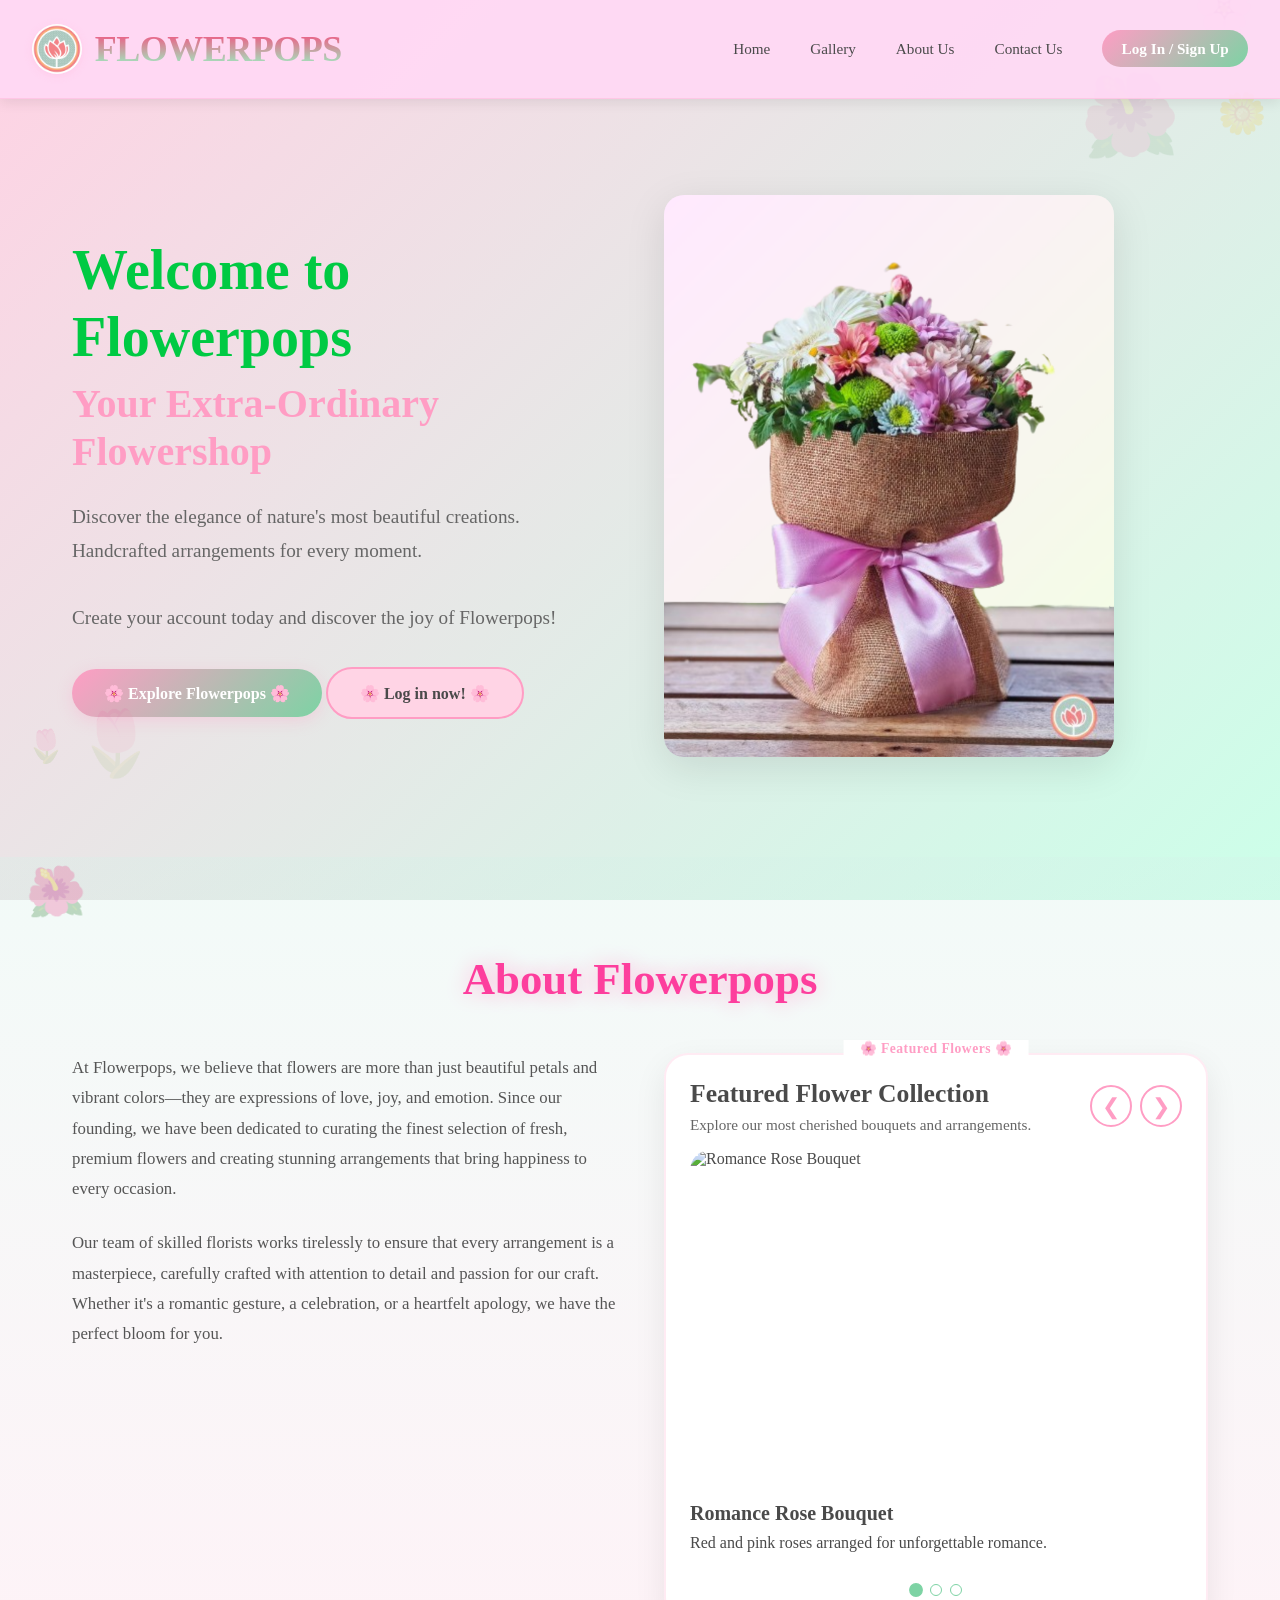
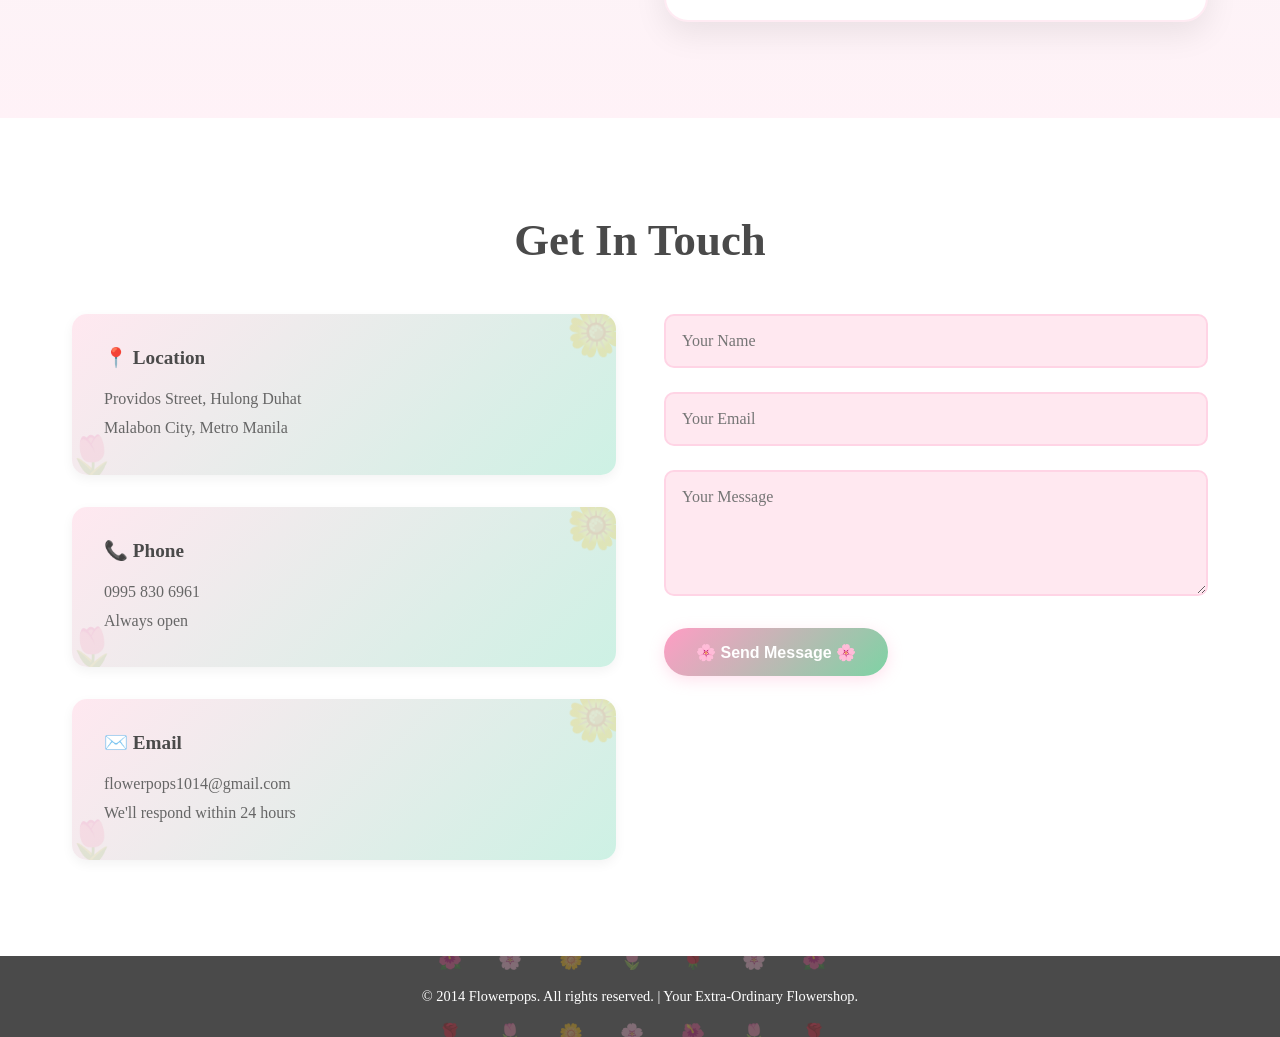
==== commit 6d6e5f49: "Add files via upload" ====
--- a/Flowerpops/index.html
+++ b/Flowerpops/index.html
@@ -27,6 +27,7 @@
     <section id="home" class="hero">
         <div class="hero-content">
             <h1>Welcome to Flowerpops</h1>
+            <h3>Your Extra-Ordinary Flowershop</h3>
             <p>Discover the elegance of nature's most beautiful creations. Handcrafted arrangements for every moment.</p>
             <p>Create your account today and discover the joy of Flowerpops!</p>
             <a href="#about" class="btn btn-primary">Explore Flowerpops</a>
@@ -135,7 +136,7 @@
     </section>
 
     <footer>
-        <p>&copy; 2024 Flowerpops. All rights reserved. | Crafted with love for flowers.</p>
+        <p>&copy; 2014 Flowerpops. All rights reserved. | Your Extra-Ordinary Flowershop.</p>
     </footer>
 
     <script>
--- a/Flowerpops/indexstyle.css
+++ b/Flowerpops/indexstyle.css
@@ -257,8 +257,17 @@
 
 .hero h1 {
     font-size: 3.5rem;
+    margin-bottom: 0.5rem;
+    color: #00ca43;
+    font-weight: 900;
+    line-height: 1.2;
+    font-family: 'Lora', 'Georgia', serif;
+}
+
+.hero h3 {
+    font-size: 2.5rem;
     margin-bottom: 1.5rem;
-    color: var(--dark-text);
+    color: #FF9DC4;
     font-weight: 700;
     line-height: 1.2;
 }
@@ -582,6 +591,215 @@
     color: var(--dark-text);
 }
 
+.cart-panel {
+    background: rgba(255, 255, 255, 0.95);
+    border: 1px solid rgba(255, 157, 196, 0.25);
+    border-radius: 24px;
+    padding: 1.75rem;
+    margin-bottom: 2rem;
+    box-shadow: 0 12px 30px rgba(255, 157, 196, 0.12);
+}
+
+.cart-panel h2 {
+    margin-bottom: 1rem;
+    color: var(--accent-pink);
+    font-size: 1.8rem;
+}
+
+.cart-items {
+    display: grid;
+    gap: 1rem;
+}
+
+.cart-item {
+    display: flex;
+    align-items: center;
+    justify-content: space-between;
+    gap: 1rem;
+    padding: 1rem;
+    border-radius: 18px;
+    background: rgba(255, 245, 250, 0.95);
+    border: 1px solid rgba(255, 157, 196, 0.16);
+}
+
+.cart-item .item-copy {
+    flex: 1;
+}
+
+.cart-item .item-copy span {
+    font-weight: 700;
+    display: block;
+    margin-bottom: 0.25rem;
+}
+
+.cart-item small {
+    color: #777;
+}
+
+.item-controls {
+    display: flex;
+    align-items: center;
+    gap: 0.5rem;
+    flex-wrap: wrap;
+}
+
+.quantity-btn,
+.remove-item {
+    border: 1px solid var(--accent-green);
+    background: var(--white);
+    color: var(--accent-pink);
+    border-radius: 999px;
+    width: 32px;
+    height: 32px;
+    font-size: 1rem;
+    cursor: pointer;
+    transition: all 0.2s ease;
+}
+
+.remove-item {
+    padding: 0 0.75rem;
+    min-width: auto;
+}
+
+.quantity-btn:hover,
+.remove-item:hover {
+    background: var(--accent-pink);
+    color: #fff;
+    border-color: var(--accent-pink);
+}
+
+.cart-summary {
+    display: flex;
+    justify-content: space-between;
+    align-items: center;
+    gap: 1rem;
+    margin-top: 1.25rem;
+    flex-wrap: wrap;
+}
+
+.cart-summary p {
+    font-size: 1.15rem;
+    font-weight: 700;
+    color: var(--dark-text);
+}
+
+.empty-cart {
+    color: #7a7a7a;
+    font-style: italic;
+}
+
+.checkout-section {
+    padding: 6rem 2rem;
+    background: linear-gradient(180deg, rgba(212, 241, 232, 0.3) 0%, rgba(255, 212, 229, 0.3) 100%);
+    min-height: 100vh;
+}
+
+.checkout-container {
+    max-width: 1100px;
+    margin: 0 auto;
+}
+
+.checkout-grid {
+    display: grid;
+    grid-template-columns: 1.2fr 0.8fr;
+    gap: 2rem;
+}
+
+.checkout-form,
+.order-summary {
+    background: var(--white);
+    border-radius: 24px;
+    padding: 2rem;
+    box-shadow: 0 16px 40px rgba(0, 0, 0, 0.08);
+}
+
+.checkout-form h2,
+.order-summary h2 {
+    margin-bottom: 1rem;
+}
+
+.checkout-form input,
+.checkout-form select,
+.checkout-form textarea {
+    width: 100%;
+    padding: 1rem;
+    border: 2px solid var(--pastel-pink);
+    border-radius: 14px;
+    background: var(--soft-pink);
+    margin-bottom: 1rem;
+    font-family: inherit;
+    font-size: 1rem;
+    color: var(--dark-text);
+}
+
+.checkout-form textarea {
+    min-height: 140px;
+}
+
+.checkout-form input:focus,
+.checkout-form select:focus,
+.checkout-form textarea:focus {
+    outline: none;
+    border-color: var(--accent-pink);
+    background: var(--white);
+    box-shadow: 0 0 10px rgba(255, 157, 196, 0.18);
+}
+
+.order-summary .summary-items {
+    display: grid;
+    gap: 1rem;
+}
+
+.summary-item {
+    display: flex;
+    justify-content: space-between;
+    gap: 1rem;
+    padding: 1rem;
+    border-radius: 16px;
+    border: 1px solid rgba(245, 161, 199, 0.2);
+    background: rgba(255, 242, 248, 0.9);
+}
+
+.summary-item span {
+    color: #555;
+}
+
+.summary-total {
+    margin-top: 1.5rem;
+    font-size: 1.25rem;
+    font-weight: 700;
+    text-align: right;
+}
+
+.no-order {
+    color: #777;
+    font-style: italic;
+    text-align: center;
+    margin-top: 1rem;
+}
+
+@media (max-width: 900px) {
+    .checkout-grid {
+        grid-template-columns: 1fr;
+    }
+}
+
+@media (max-width: 768px) {
+    .cart-panel {
+        padding: 1.25rem;
+    }
+
+    .cart-item {
+        flex-direction: column;
+        align-items: stretch;
+    }
+
+    .cart-summary {
+        flex-direction: column;
+        align-items: stretch;
+    }
+}
+
 .gallery-subtitle {
     text-align: center;
     font-size: 1.2rem;
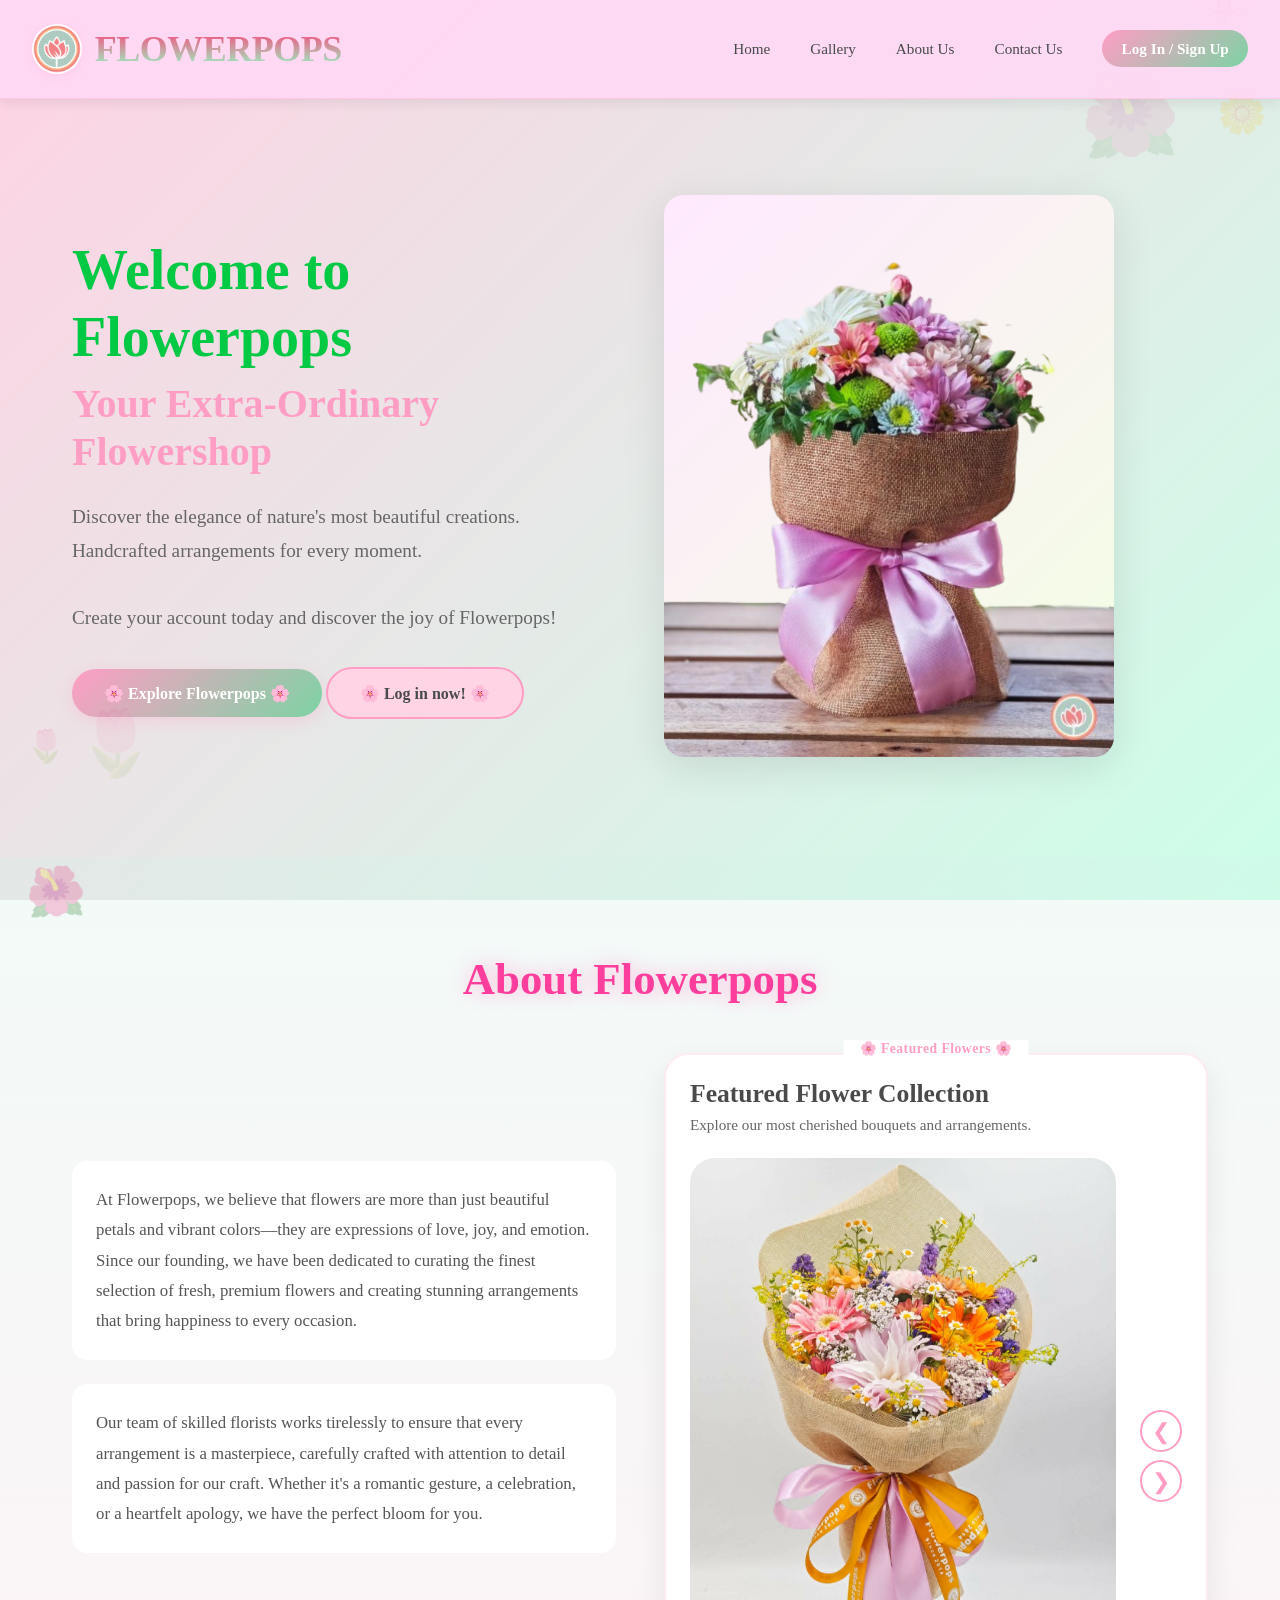
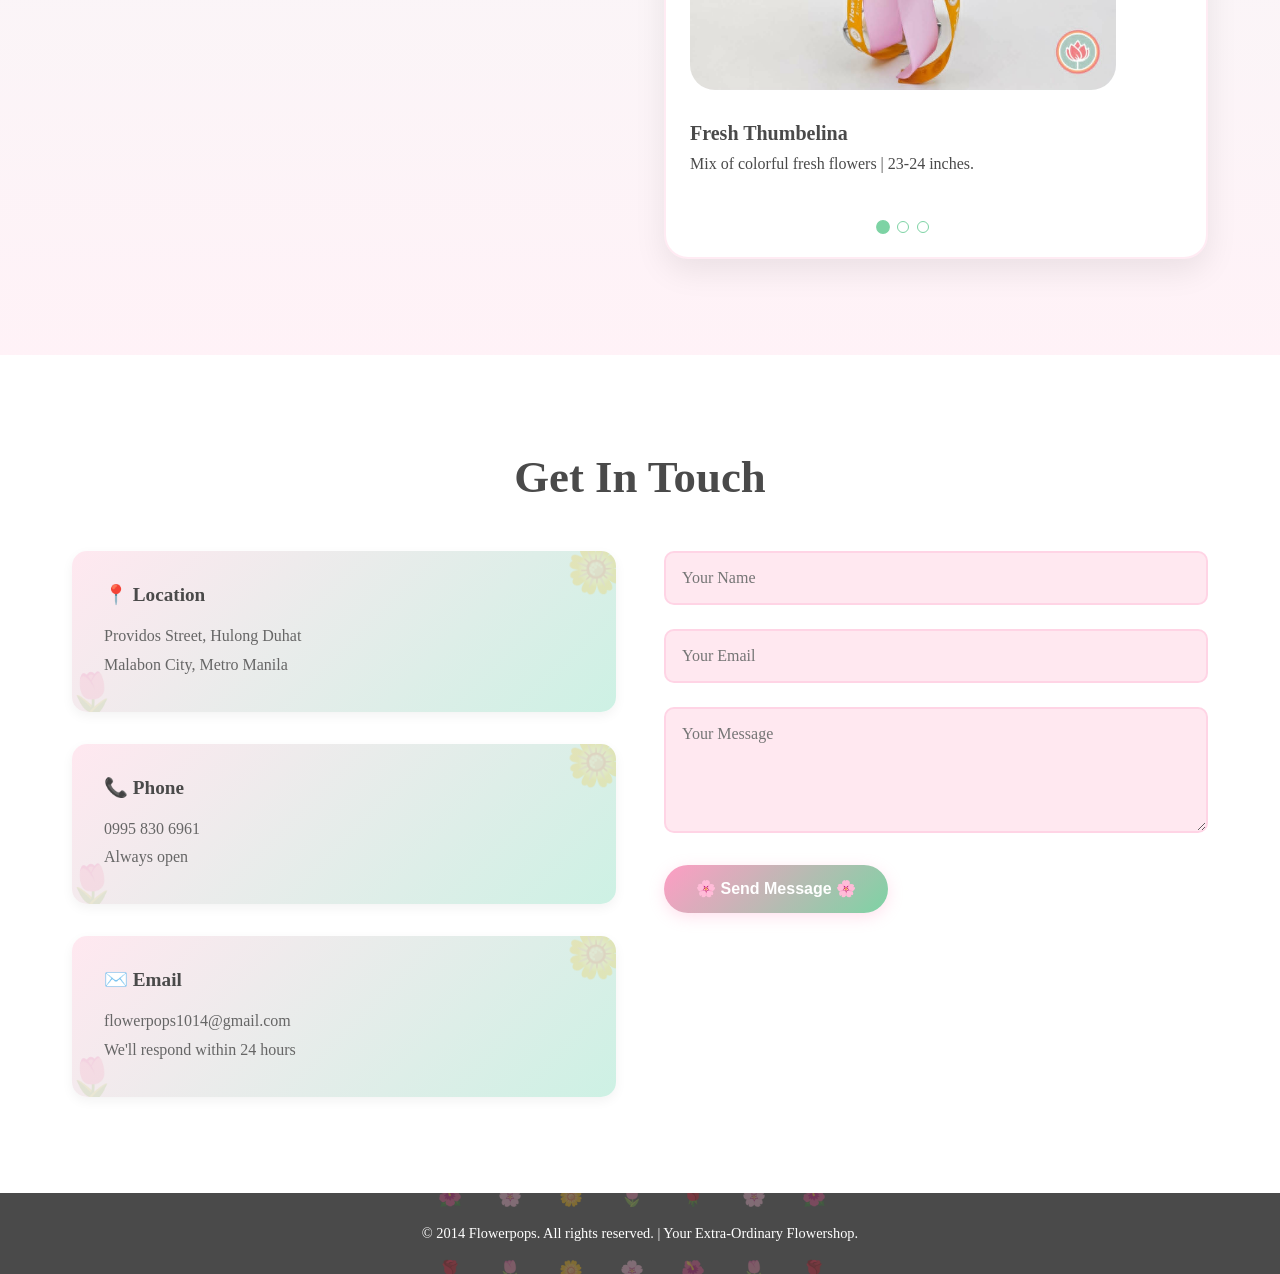
==== commit b571bb5c: "Add files via upload" ====
--- a/Flowerpops/index.html
+++ b/Flowerpops/index.html
@@ -4,6 +4,7 @@
     <meta charset="UTF-8">
     <meta name="viewport" content="width=device-width, initial-scale=1.0">
     <title>Flowerpops - Elegant Flower Shop</title>
+    <link rel="icon" type="image/x-icon" href="favicon.ico">
     <link rel="stylesheet" href="indexstyle.css">
 </head>
 <body>
@@ -44,6 +45,12 @@
             <h2>About Flowerpops</h2>
             <div class="about-content">
                 <div class="about-text">
+                    <br>
+                    <br>
+                    <br>
+                    <br>
+                    <br>
+                    <br>
                     <p>
                         At Flowerpops, we believe that flowers are more than just beautiful petals and vibrant colors—they are 
                         expressions of love, joy, and emotion. Since our founding, we have been dedicated to curating the finest 
@@ -57,45 +64,47 @@
                 </div>
                 <div class="about-features">
                     <div class="about-slider">
-                        <div class="slider-header">
-                            <div>
-                                <h3>Featured Flower Collection</h3>
-                                <p>Explore our most cherished bouquets and arrangements.</p>
+                        <div class="slider-content">
+                            <div class="slider-header">
+                                <div>
+                                    <h3>Featured Flower Collection</h3>
+                                    <p>Explore our most cherished bouquets and arrangements.</p>
+                                </div>
                             </div>
-                            <div class="slider-nav">
-                                <button class="slider-btn prev" aria-label="Previous featured flower">❮</button>
-                                <button class="slider-btn next" aria-label="Next featured flower">❯</button>
+                            <div class="slider-window">
+                                <div class="slider-track">
+                                    <article class="slide">
+                                        <img src="thumb.jfif" alt="Fresh Thumbelina">
+                                        <div class="slide-copy">
+                                            <span class="slide-label">Fresh Thumbelina</span>
+                                            <p>Mix of colorful fresh flowers | 23-24 inches.</p>
+                                        </div>
+                                    </article>
+                                    <article class="slide">
+                                        <img src="rosie.jfif" alt="Honey Rosie">
+                                        <div class="slide-copy">
+                                            <span class="slide-label">Honey Rosie</span>
+                                            <p>Faux flowers | 17-18 inches.</p>
+                                        </div>
+                                    </article>
+                                    <article class="slide">
+                                        <img src="alice.jpg" alt="Elegant Whites">
+                                        <div class="slide-copy">
+                                            <span class="slide-label">Elegant Whites</span>
+                                            <p>Dries & preserved flowers | 16-17 inches.</p>
+                                        </div>
+                                    </article>
+                                </div>
+                            </div>
+                            <div class="slider-dots" aria-label="Featured flower navigation">
+                                <button class="dot active" data-index="0"></button>
+                                <button class="dot" data-index="1"></button>
+                                <button class="dot" data-index="2"></button>
                             </div>
                         </div>
-                        <div class="slider-window">
-                            <div class="slider-track">
-                                <article class="slide">
-                                    <img src="flower-hero.jfif" alt="Romance Rose Bouquet">
-                                    <div class="slide-copy">
-                                        <span class="slide-label">Romance Rose Bouquet</span>
-                                        <p>Red and pink roses arranged for unforgettable romance.</p>
-                                    </div>
-                                </article>
-                                <article class="slide">
-                                    <img src="flower-hero.jfif" alt="Spring Garden Mix">
-                                    <div class="slide-copy">
-                                        <span class="slide-label">Spring Garden Mix</span>
-                                        <p>A vibrant mix of tulips, daisies, and seasonal blooms.</p>
-                                    </div>
-                                </article>
-                                <article class="slide">
-                                    <img src="flower-hero.jfif" alt="Elegant Whites">
-                                    <div class="slide-copy">
-                                        <span class="slide-label">Elegant Whites</span>
-                                        <p>Pure white lilies and roses in a luxurious, timeless design.</p>
-                                    </div>
-                                </article>
-                            </div>
-                        </div>
-                        <div class="slider-dots" aria-label="Featured flower navigation">
-                            <button class="dot active" data-index="0"></button>
-                            <button class="dot" data-index="1"></button>
-                            <button class="dot" data-index="2"></button>
+                        <div class="slider-nav">
+                            <button class="slider-btn prev" aria-label="Previous featured flower">❮</button>
+                            <button class="slider-btn next" aria-label="Next featured flower">❯</button>
                         </div>
                     </div>
                 </div>
@@ -139,17 +148,10 @@
         <p>&copy; 2014 Flowerpops. All rights reserved. | Your Extra-Ordinary Flowershop.</p>
     </footer>
 
+     
+
+
     <script>
-        // Smooth scrolling for navigation links
-        document.querySelectorAll('a[href^="#"]').forEach(anchor => {
-            anchor.addEventListener('click', function (e) {
-                e.preventDefault();
-                const target = document.querySelector(this.getAttribute('href'));
-                if (target) {
-                    target.scrollIntoView({ behavior: 'smooth', block: 'start' });
-                }
-            });
-        });
 
         // About section slider
         const sliderTrack = document.querySelector('.slider-track');
--- a/Flowerpops/indexstyle.css
+++ b/Flowerpops/indexstyle.css
@@ -316,6 +316,9 @@
 }
 
 .about-text p {
+    background-color: #ffffff;
+    padding: 1.5rem;
+    border-radius: 15px;
     font-size: 1.05rem;
     line-height: 1.8;
     margin-bottom: 1.5rem;
@@ -334,6 +337,9 @@
     box-shadow: 0 12px 32px rgba(0, 0, 0, 0.08);
     position: relative;
     border: 2px solid rgba(255, 157, 196, 0.2);
+    display: flex;
+    gap: 1.5rem;
+    align-items: flex-start;
 }
 
 .about-slider::before {
@@ -352,10 +358,18 @@
 
 .slider-header {
     display: flex;
-    justify-content: space-between;
-    align-items: center;
+    flex-direction: column;
+    justify-content: flex-start;
+    align-items: flex-start;
     gap: 1rem;
-    margin-bottom: 1rem;
+    margin-bottom: 0.5rem;
+}
+
+.slider-content {
+    flex: 1;
+    display: flex;
+    flex-direction: column;
+    gap: 1rem;
 }
 
 .slider-header h3 {
@@ -371,7 +385,9 @@
 
 .slider-nav {
     display: flex;
+    flex-direction: column;
     gap: 0.5rem;
+    align-self: center;
 }
 
 .slider-btn {
@@ -414,9 +430,9 @@
 
 .slide img {
     width: 100%;
-    height: 320px;
+    height: 100%;
     object-fit: cover;
-    border-radius: 20px;
+    border-radius: 25px;
 }
 
 .slide-copy {
@@ -657,8 +673,11 @@
 }
 
 .remove-item {
-    padding: 0 0.75rem;
-    min-width: auto;
+    padding: 0;
+    min-width: 32px;
+    display: inline-flex;
+    align-items: center;
+    justify-content: center;
 }
 
 .quantity-btn:hover,
@@ -990,6 +1009,145 @@
     z-index: 1;
 }
 
+/* ===== USER / ADMIN DASHBOARD STYLES ===== */
+.user-main,
+.admin-main {
+    padding: 4rem 0 2rem;
+    min-height: 100vh;
+}
+
+.hero-compact {
+    padding: 4rem 2rem;
+    margin: 2rem auto;
+    background: rgba(255, 255, 255, 0.82);
+    border: 1px solid rgba(255, 157, 196, 0.25);
+    border-radius: 32px;
+    box-shadow: 0 18px 60px rgba(0, 0, 0, 0.08);
+    max-width: 1100px;
+    position: relative;
+    overflow: hidden;
+}
+
+.hero-compact::before {
+    content: '🌷';
+    position: absolute;
+    top: -10px;
+    right: -10px;
+    font-size: 4rem;
+    opacity: 0.12;
+    animation: float 7s ease-in-out infinite;
+}
+
+.hero-compact h1 {
+    font-size: 2.8rem;
+    margin-bottom: 1rem;
+    color: var(--accent-pink);
+}
+
+.hero-compact p {
+    font-size: 1.1rem;
+    line-height: 1.8;
+    color: #5b4b6f;
+    max-width: 700px;
+    margin-bottom: 1.5rem;
+}
+
+.section-title {
+    font-size: 2.3rem;
+    margin-bottom: 0.5rem;
+    color: var(--accent-pink);
+}
+
+.section-description {
+    color: #6b5a72;
+    margin-bottom: 2rem;
+    max-width: 760px;
+    line-height: 1.75;
+}
+
+.dashboard-grid,
+.analytics-summary,
+.order-list,
+.notification-list {
+    display: grid;
+    gap: 1.5rem;
+}
+
+.dashboard-grid,
+.analytics-summary {
+    grid-template-columns: repeat(auto-fit, minmax(220px, 1fr));
+}
+
+.dashboard-card,
+.analytics-card,
+.order-item,
+.profile-card {
+    background: rgba(255, 255, 255, 0.96);
+    border: 1px solid rgba(255, 157, 196, 0.25);
+    border-radius: 24px;
+    padding: 2rem;
+    box-shadow: 0 18px 50px rgba(255, 157, 196, 0.12);
+}
+
+.dashboard-card h3,
+.analytics-card h3,
+.order-item h3,
+.profile-card strong {
+    color: var(--accent-pink);
+}
+
+.order-item p,
+.analytics-card p,
+.dashboard-card p,
+.profile-card p {
+    color: #5b4b6f;
+    line-height: 1.75;
+}
+
+.order-list {
+    grid-template-columns: 1fr;
+}
+
+.notification-list {
+    list-style: none;
+    padding: 0;
+}
+
+.notification-list li {
+    padding: 1.3rem 1.4rem;
+    border-radius: 20px;
+    border: 1px solid rgba(255, 157, 196, 0.2);
+    background: rgba(255, 245, 250, 0.95);
+    color: #5f4b71;
+}
+
+.profile-card p {
+    margin-bottom: 0.9rem;
+}
+
+.gallery-actions {
+    display: flex;
+    flex-wrap: wrap;
+    gap: 1rem;
+}
+
+.admin-main .section-title,
+.user-main .section-title {
+    margin-top: 0;
+}
+
+@media (max-width: 900px) {
+    .hero-compact {
+        padding: 2.5rem 1.5rem;
+    }
+}
+
+@media (max-width: 600px) {
+    .hero-compact {
+        padding: 2rem 1rem;
+    }
+}
+
 /* ===== ANIMATIONS ===== */
 @keyframes fadeInLeft {
     from {
@@ -1099,3 +1257,125 @@
     }
 }
 
+/* ===== PROFILE POPUP STYLES ===== */
+.profile-popup {
+    position: fixed;
+    top: 0;
+    right: -400px;
+    width: 350px;
+    height: 100vh;
+    background: rgba(255, 255, 255, 0.98);
+    backdrop-filter: blur(10px);
+    box-shadow: -10px 0 30px rgba(0, 0, 0, 0.1);
+    transition: right 0.3s ease-in-out;
+    z-index: 1000;
+    border-left: 1px solid rgba(255, 157, 196, 0.2);
+}
+
+.profile-popup.active,
+.notification-popup.active {
+    right: 0;
+}
+
+.notification-popup {
+    position: fixed;
+    top: 0;
+    right: -400px;
+    width: 350px;
+    height: 100vh;
+    background: rgba(255, 255, 255, 0.98);
+    backdrop-filter: blur(10px);
+    box-shadow: -10px 0 30px rgba(0, 0, 0, 0.1);
+    transition: right 0.3s ease-in-out;
+    z-index: 1000;
+    border-left: 1px solid rgba(255, 157, 196, 0.2);
+}
+
+.profile-popup-content,
+.notification-popup-content {
+    padding: 2rem;
+    height: 100%;
+    display: flex;
+    flex-direction: column;
+}
+
+.profile-popup-header {
+    display: flex;
+    justify-content: space-between;
+    align-items: center;
+    margin-bottom: 2rem;
+    padding-bottom: 1rem;
+    border-bottom: 1px solid rgba(255, 157, 196, 0.2);
+}
+
+.profile-popup-header h3 {
+    color: var(--accent-pink);
+    font-size: 1.5rem;
+    margin: 0;
+}
+
+.close-popup-btn {
+    background: none;
+    border: none;
+    font-size: 2rem;
+    color: var(--dark-text);
+    cursor: pointer;
+    padding: 0.5rem;
+    border-radius: 50%;
+    transition: background 0.2s ease;
+}
+
+.close-popup-btn:hover {
+    background: rgba(255, 157, 196, 0.1);
+}
+
+.profile-popup-body {
+    flex: 1;
+    display: flex;
+    flex-direction: column;
+    gap: 2rem;
+}
+
+.profile-info {
+    background: rgba(255, 245, 250, 0.95);
+    border: 1px solid rgba(255, 157, 196, 0.25);
+    border-radius: 16px;
+    padding: 1.5rem;
+}
+
+.profile-info p {
+    margin-bottom: 1rem;
+    color: #5b4b6f;
+    line-height: 1.6;
+}
+
+.profile-info p:last-child {
+    margin-bottom: 0;
+}
+
+.profile-info strong {
+    color: var(--accent-pink);
+}
+
+.profile-actions {
+    display: flex;
+    flex-direction: column;
+    gap: 1rem;
+}
+
+.profile-actions .btn {
+    width: 100%;
+    justify-content: flex-start;
+    padding: 1rem 1.5rem;
+    background: rgba(255, 255, 255, 0.9);
+    border: 1px solid rgba(255, 157, 196, 0.3);
+    color: var(--dark-text);
+    transition: all 0.2s ease;
+}
+
+.profile-actions .btn:hover {
+    background: var(--accent-pink);
+    color: white;
+    border-color: var(--accent-pink);
+}
+
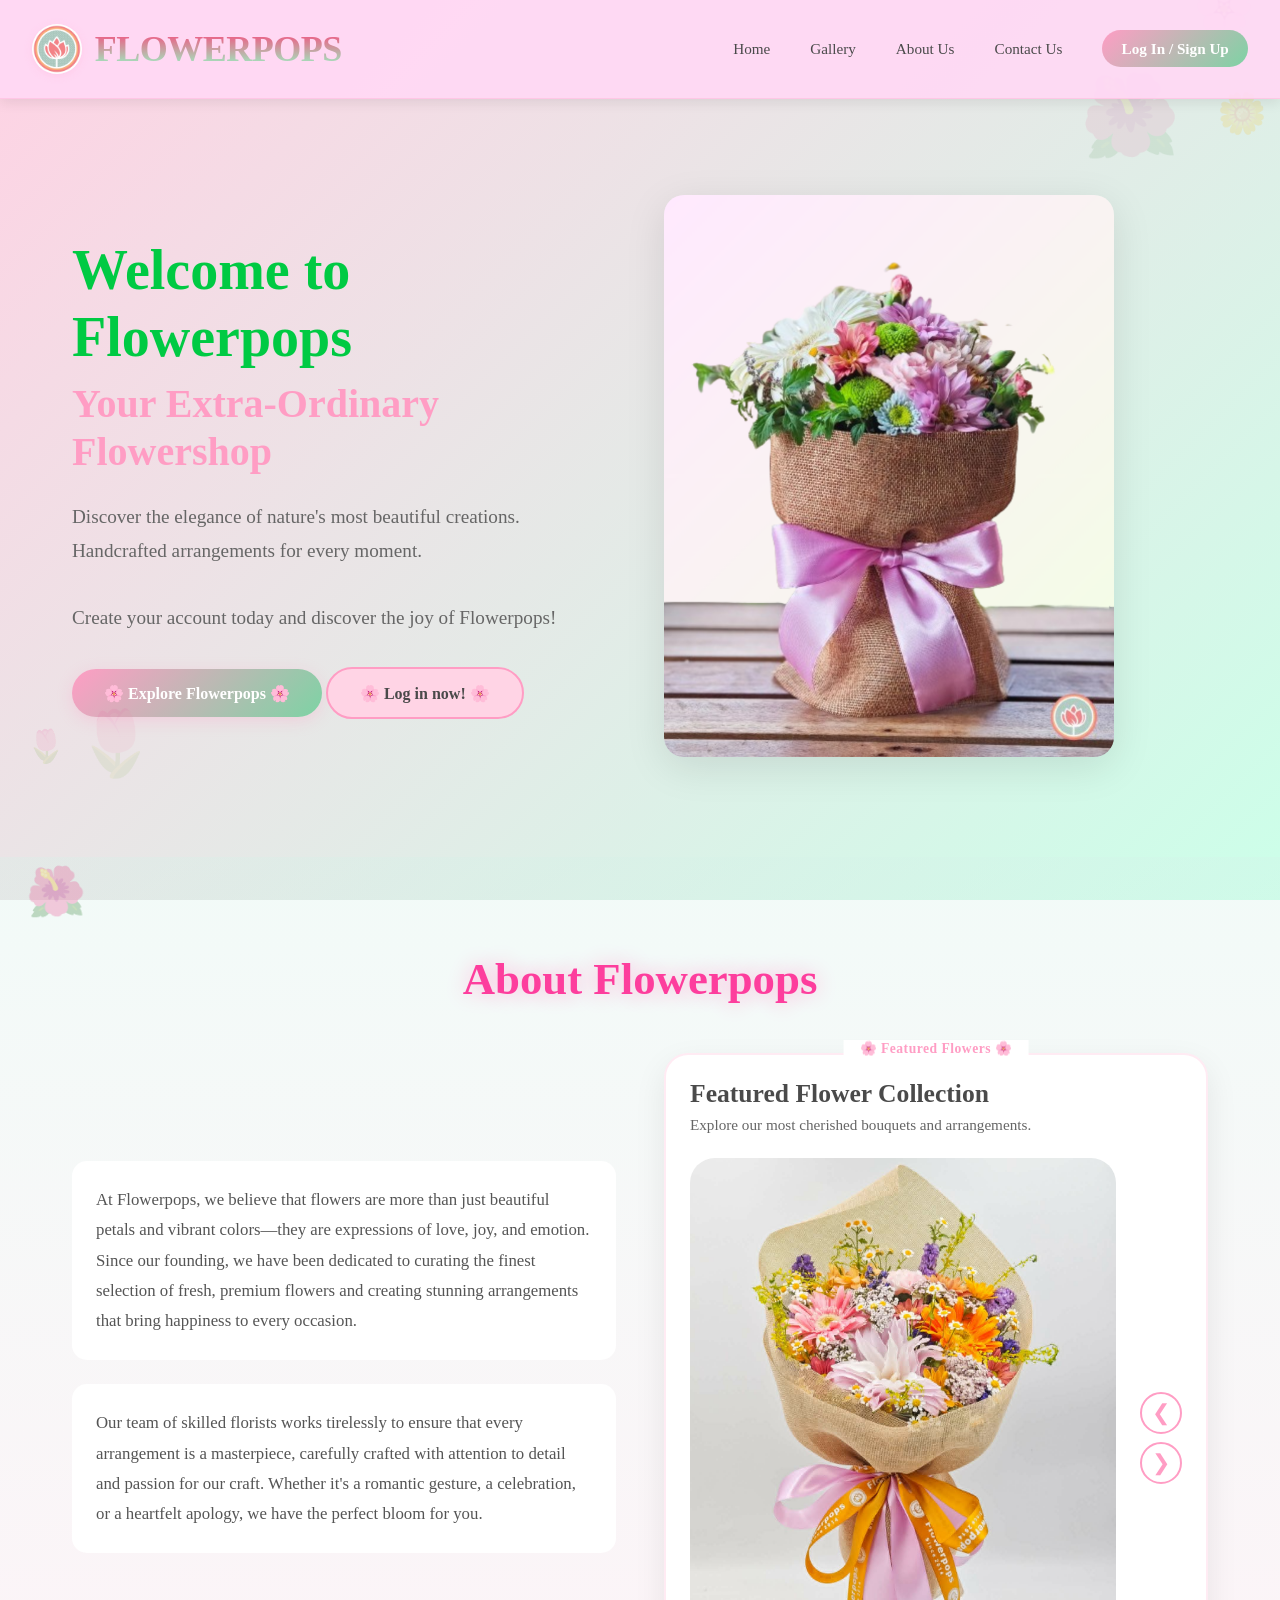
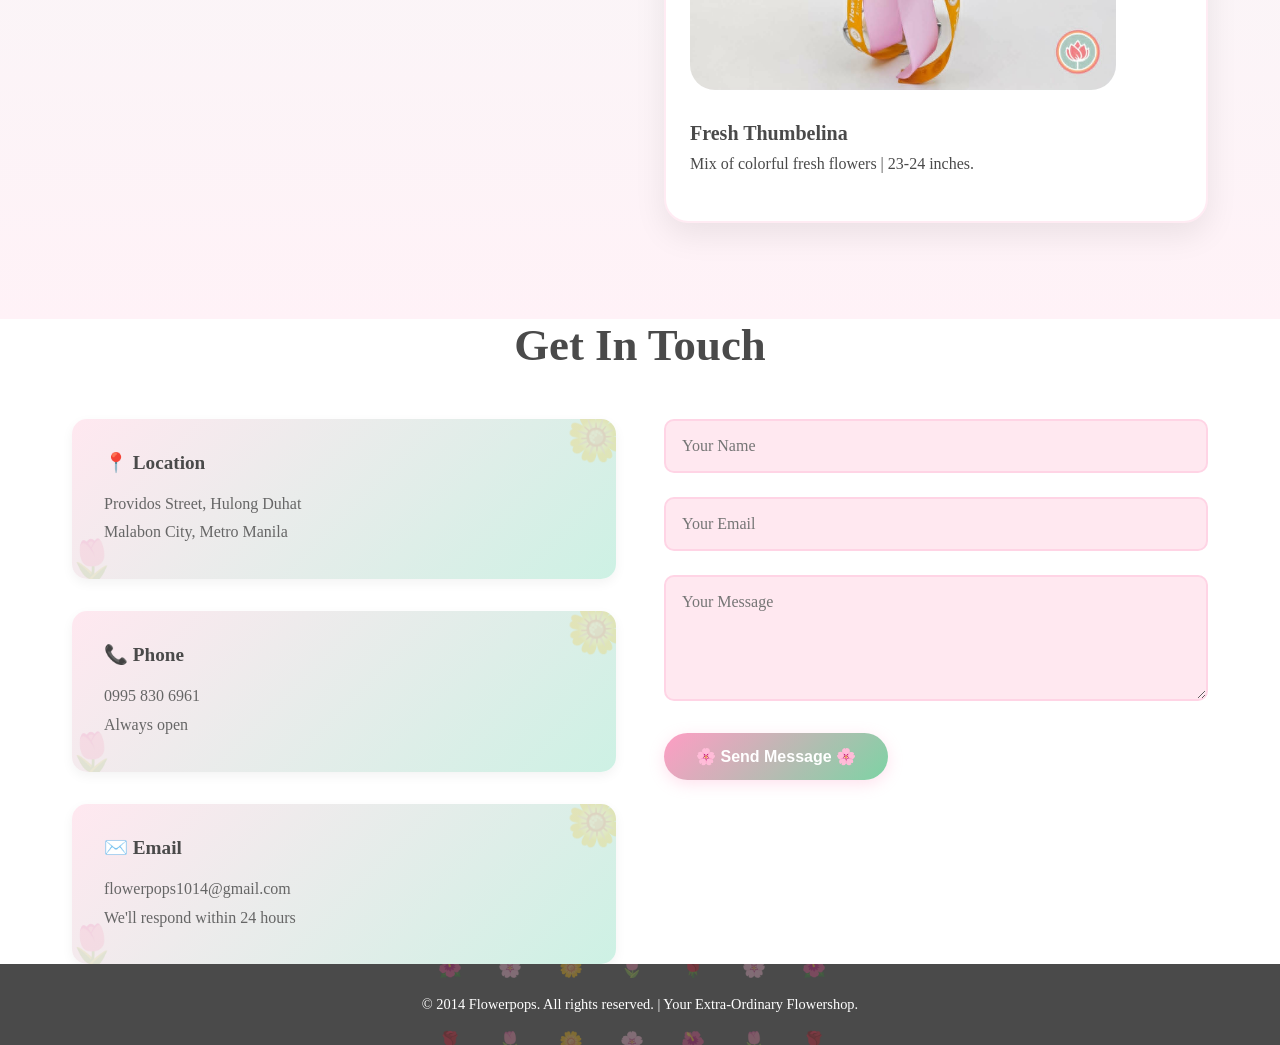
==== commit 02831bf8: "Add files via upload" ====
--- a/Flowerpops/index.html
+++ b/Flowerpops/index.html
@@ -73,7 +73,7 @@
                             </div>
                             <div class="slider-window">
                                 <div class="slider-track">
-                                    <article class="slide">
+                                    <article class="slide active">
                                         <img src="thumb.jfif" alt="Fresh Thumbelina">
                                         <div class="slide-copy">
                                             <span class="slide-label">Fresh Thumbelina</span>
@@ -95,11 +95,6 @@
                                         </div>
                                     </article>
                                 </div>
-                            </div>
-                            <div class="slider-dots" aria-label="Featured flower navigation">
-                                <button class="dot active" data-index="0"></button>
-                                <button class="dot" data-index="1"></button>
-                                <button class="dot" data-index="2"></button>
                             </div>
                         </div>
                         <div class="slider-nav">
@@ -153,37 +148,22 @@
 
     <script>
 
-        // About section slider
-        const sliderTrack = document.querySelector('.slider-track');
+        // About section featured flowers navigation
         const sliderButtons = document.querySelectorAll('.slider-btn');
-        const dots = document.querySelectorAll('.dot');
         const slides = document.querySelectorAll('.slide');
         let currentSlide = 0;
 
         function updateSlider(index) {
             currentSlide = (index + slides.length) % slides.length;
-            const offset = -currentSlide * 100;
-            sliderTrack.style.transform = `translateX(${offset}%)`;
-
-            dots.forEach(dot => dot.classList.remove('active'));
-            const activeDot = document.querySelector(`.dot[data-index="${currentSlide}"]`);
-            if (activeDot) activeDot.classList.add('active');
+            slides.forEach((slide, idx) => {
+                slide.classList.toggle('active', idx === currentSlide);
+            });
         }
 
         sliderButtons.forEach(button => {
             button.addEventListener('click', () => {
-                if (button.classList.contains('next')) {
-                    updateSlider(currentSlide + 1);
-                } else {
-                    updateSlider(currentSlide - 1);
-                }
-            });
-        });
-
-        dots.forEach(dot => {
-            dot.addEventListener('click', () => {
-                const index = Number(dot.dataset.index);
-                updateSlider(index);
+                const nextIndex = button.classList.contains('next') ? currentSlide + 1 : currentSlide - 1;
+                updateSlider(nextIndex);
             });
         });
 
--- a/Flowerpops/indexstyle.css
+++ b/Flowerpops/indexstyle.css
@@ -415,18 +415,21 @@
 }
 
 .slider-track {
-    display: flex;
-    gap: 1.5rem;
-    transition: transform 0.45s ease;
+    display: block;
 }
 
 .slide {
-    min-width: 100%;
-    display: grid;
-    grid-template-columns: 1fr;
+    display: none;
+    width: 100%;
     gap: 1rem;
     align-items: center;
-}
+    grid-template-columns: 1fr;
+}
+
+.slide.active {
+    display: grid;
+}
+
 
 .slide img {
     width: 100%;
@@ -445,34 +448,6 @@
     font-weight: 700;
     color: var(--dark-text);
     margin-bottom: 0.6rem;
-}
-
-.slider-dots {
-    display: flex;
-    justify-content: center;
-    gap: 0.5rem;
-    margin-top: 1rem;
-}
-
-.dot {
-    width: 12px;
-    height: 12px;
-    border-radius: 50%;
-    border: 1px solid var(--accent-green);
-    background: transparent;
-    cursor: pointer;
-    transition: background 0.25s ease, transform 0.25s ease;
-}
-
-.dot.active {
-    background: var(--accent-green);
-    transform: scale(1.15);
-}
-
-/* ===== CONTACT SECTION ===== */
-.contact {
-    padding: 6rem 2rem;
-    background: var(--white);
 }
 
 .contact h2 {
@@ -1131,6 +1106,128 @@
     gap: 1rem;
 }
 
+.dashboard-layout {
+    display: grid;
+    grid-template-columns: 1fr 320px;
+    gap: 1.5rem;
+    align-items: start;
+    margin-bottom: 1.5rem;
+}
+
+.mini-orders {
+    position: sticky;
+    top: 90px;
+}
+
+.mini-orders-card {
+    display: flex;
+    flex-direction: column;
+    gap: 1rem;
+    padding: 1.5rem;
+    border-radius: 24px;
+    background: rgba(255, 255, 255, 0.98);
+    box-shadow: 0 16px 40px rgba(255, 157, 196, 0.12);
+}
+
+.mini-orders-header {
+    display: flex;
+    align-items: flex-end;
+    justify-content: space-between;
+    gap: 1rem;
+}
+
+.mini-orders-header h3 {
+    margin: 0;
+    font-size: 1.4rem;
+}
+
+.mini-orders-header span {
+    color: #9f7a98;
+    font-size: 0.95rem;
+}
+
+.mini-order-item {
+    padding: 1rem 1.1rem;
+    border-radius: 18px;
+    background: rgba(255, 245, 250, 0.95);
+    border: 1px solid rgba(255, 157, 196, 0.2);
+}
+
+.mini-order-item h4 {
+    margin: 0 0 0.4rem;
+    font-size: 1rem;
+    color: var(--accent-pink);
+}
+
+.mini-order-item p {
+    margin: 0;
+    color: #5b4b6f;
+}
+
+.mini-orders-link {
+    margin-top: auto;
+    align-self: flex-start;
+    text-decoration: none;
+}
+
+.continue-slider {
+    display: grid;
+    gap: 1rem;
+    margin: 1.5rem 0 0;
+}
+
+.continue-slider-header {
+    display: flex;
+    justify-content: space-between;
+    align-items: center;
+    gap: 1rem;
+}
+
+.continue-slider-header h3 {
+    margin: 0;
+    font-size: 1.9rem;
+}
+
+.slider-track {
+    display: flex;
+    gap: 1rem;
+    overflow-x: auto;
+    padding-bottom: 0.5rem;
+    scroll-snap-type: x mandatory;
+}
+
+.slider-card {
+    min-width: 260px;
+    flex: 0 0 auto;
+    scroll-snap-align: start;
+    background: rgba(255, 255, 255, 0.98);
+    border: 1px solid rgba(255, 157, 196, 0.25);
+    border-radius: 26px;
+    overflow: hidden;
+    box-shadow: 0 18px 50px rgba(255, 157, 196, 0.12);
+}
+
+.slider-card img {
+    width: 100%;
+    height: 350px;
+    object-fit: cover;
+}
+
+.slider-card-body {
+    padding: 1.3rem;
+}
+
+.slider-card-body h4 {
+    margin: 0 0 0.5rem;
+    color: var(--accent-pink);
+}
+
+.slider-card-body p {
+    margin: 0;
+    color: #5b4b6f;
+    line-height: 1.6;
+}
+
 .admin-main .section-title,
 .user-main .section-title {
     margin-top: 0;
@@ -1140,11 +1237,29 @@
     .hero-compact {
         padding: 2.5rem 1.5rem;
     }
+
+    .dashboard-layout {
+        grid-template-columns: 1fr;
+    }
+
+    .mini-orders {
+        position: static;
+        top: auto;
+    }
+
+    .continue-slider-header {
+        flex-direction: column;
+        align-items: flex-start;
+    }
 }
 
 @media (max-width: 600px) {
     .hero-compact {
         padding: 2rem 1rem;
+    }
+
+    .slider-card {
+        min-width: 220px;
     }
 }
 
@@ -1179,54 +1294,82 @@
         padding: 1rem;
     }
 
+    .container {
+        padding: 0 1rem;
+    }
+
     nav ul {
         flex-direction: column;
-        gap: 1rem;
-        align-items: center;
+        gap: 0.75rem;
+        align-items: stretch;
         width: 100%;
     }
 
     nav a {
         display: block;
         text-align: center;
-    }
-
-    .hero {
+        width: 100%;
+    }
+
+    .hero,
+    .hero-compact {
         flex-direction: column;
-        padding: 3rem 1rem;
+        padding: 2.5rem 1rem;
         gap: 2rem;
     }
 
-    .hero h1 {
+    .hero h1,
+    .hero-compact h1 {
         font-size: 2.2rem;
     }
 
-    .hero p {
+    .hero p,
+    .hero-compact p {
         font-size: 1rem;
     }
 
-    .about-content {
+    .about-content,
+    .contact-content,
+    .flower-grid,
+    .dashboard-grid,
+    .analytics-summary,
+    .order-list,
+    .gallery-actions {
         grid-template-columns: 1fr;
-        gap: 2rem;
-    }
-
-    .contact-content {
-        grid-template-columns: 1fr;
-        gap: 2rem;
-    }
-
-    .flower-grid {
-        grid-template-columns: 1fr;
-        gap: 2rem;
+        gap: 1.5rem;
+    }
+
+    .filters {
+        flex-direction: column;
+        align-items: stretch;
+    }
+
+    .sort-options {
+        width: 100%;
+        justify-content: space-between;
+    }
+
+    .category-filters {
+        width: 100%;
+        justify-content: center;
+    }
+
+    .filter-btn {
+        width: 100%;
+        justify-content: center;
     }
 
     .gallery-section h1 {
         font-size: 2rem;
     }
 
-    .about h2,
-    .contact h2 {
+    .section-title {
         font-size: 2rem;
+    }
+
+    .profile-popup,
+    .notification-popup {
+        width: min(100%, 350px);
     }
 }
 
@@ -1239,7 +1382,8 @@
         font-size: 0.85rem;
     }
 
-    .hero h1 {
+    .hero h1,
+    .hero-compact h1 {
         font-size: 1.8rem;
     }
 
@@ -1254,6 +1398,24 @@
 
     .logo img {
         height: 40px;
+    }
+
+    .sort-options {
+        flex-direction: column;
+        align-items: stretch;
+    }
+
+    .profile-popup,
+    .notification-popup {
+        width: 100%;
+    }
+
+    .flower-info h3 {
+        font-size: 1.2rem;
+    }
+
+    .price {
+        font-size: 1.3rem;
     }
 }
 
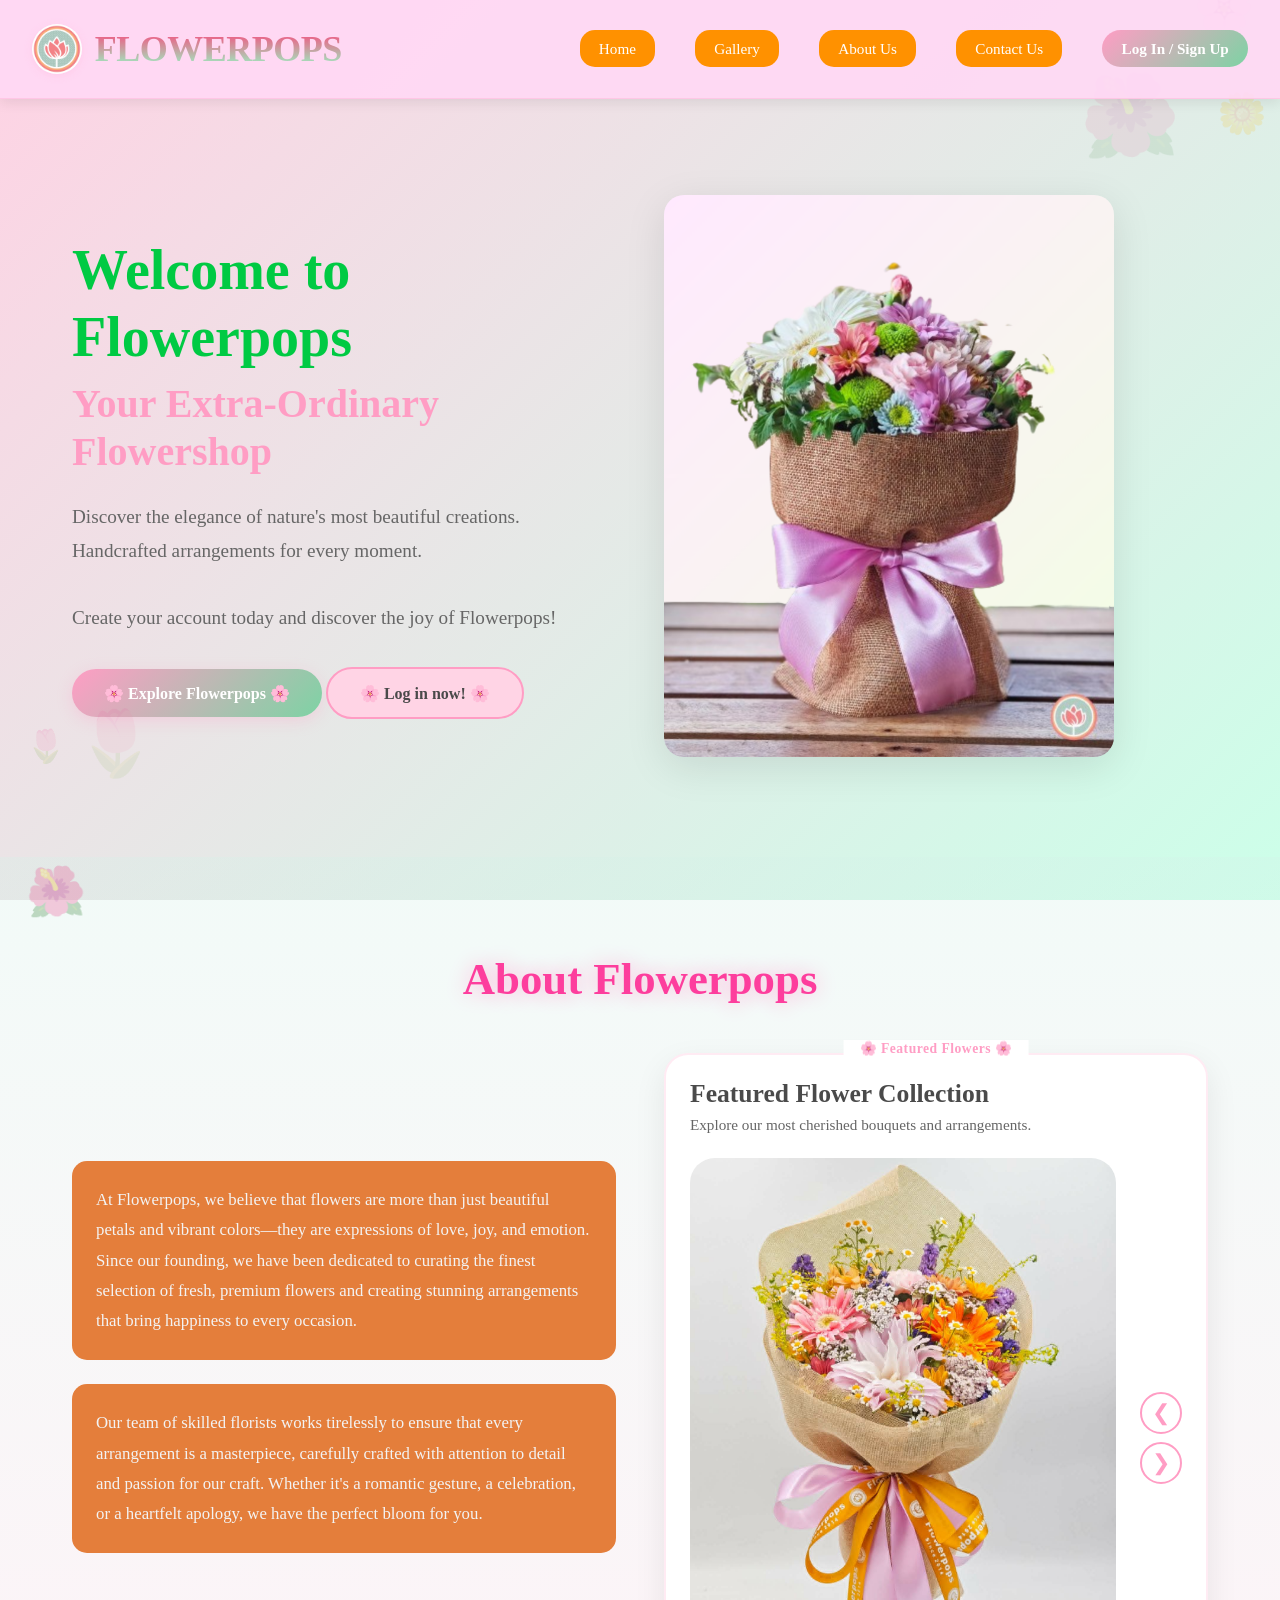
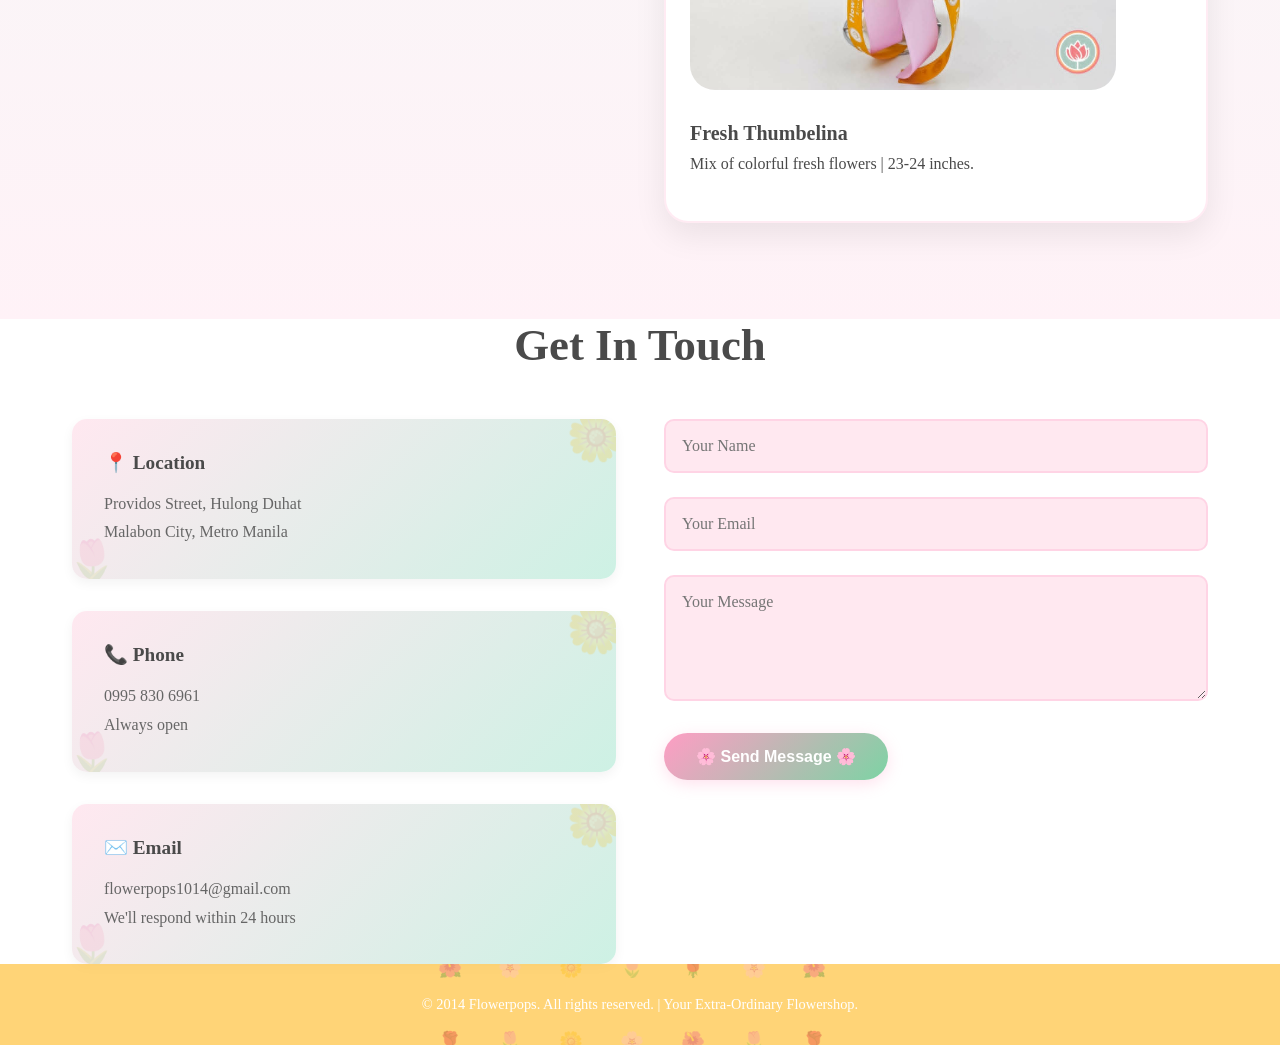
==== commit de69c0ef: "Add files via upload" ====
--- a/Flowerpops/index.html
+++ b/Flowerpops/index.html
@@ -88,9 +88,9 @@
                                         </div>
                                     </article>
                                     <article class="slide">
-                                        <img src="alice.jpg" alt="Elegant Whites">
+                                        <img src="alice.jpg" alt="Alice">
                                         <div class="slide-copy">
-                                            <span class="slide-label">Elegant Whites</span>
+                                            <span class="slide-label">Alice</span>
                                             <p>Dries & preserved flowers | 16-17 inches.</p>
                                         </div>
                                     </article>
--- a/Flowerpops/indexstyle.css
+++ b/Flowerpops/indexstyle.css
@@ -134,8 +134,11 @@
 }
 
 nav a {
+    padding: 0.6rem 1.2rem;
+    border-radius: 15px;
     text-decoration: none;
-    color: var(--dark-text);
+    background-color:rgb(255, 145, 0);
+    color: rgb(255, 255, 255);
     font-weight: 500;
     font-size: 0.95rem;
     transition: color 0.3s ease;
@@ -154,7 +157,10 @@
 }
 
 nav a:hover {
-    color: var(--accent-pink);
+    padding: 0.8rem 1.5rem;
+    border-radius: 15px;
+    background: linear-gradient(90deg, var(--accent-pink), var(--accent-green));
+    color: var(--dark-text);
 }
 
 nav a:hover::after {
@@ -316,13 +322,13 @@
 }
 
 .about-text p {
-    background-color: #ffffff;
+    background-color: #e47e3b;
     padding: 1.5rem;
     border-radius: 15px;
     font-size: 1.05rem;
     line-height: 1.8;
     margin-bottom: 1.5rem;
-    color: #555;
+    color: #f3f3f3;
     font-weight: 500;
 }
 
@@ -677,6 +683,25 @@
     color: var(--dark-text);
 }
 
+.guest-checkout-notice,
+.guest-checkout-banner {
+    width: 100%;
+    padding: 0.95rem 1rem;
+    border-radius: 18px;
+    background: rgba(255, 242, 248, 0.9);
+    border: 1px solid rgba(245, 161, 199, 0.35);
+    color: #5d5d5d;
+    font-size: 0.95rem;
+    line-height: 1.5;
+}
+
+.guest-checkout-notice a,
+.guest-checkout-banner a {
+    color: var(--accent-pink);
+    font-weight: 700;
+    text-decoration: underline;
+}
+
 .empty-cart {
     color: #7a7a7a;
     font-style: italic;
@@ -946,7 +971,7 @@
 
 /* ===== FOOTER ===== */
 footer {
-    background: var(--dark-text);
+    background: rgba(255, 189, 47, 0.651);
     color: var(--white);
     text-align: center;
     padding: 2rem;
@@ -983,6 +1008,19 @@
     position: relative;
     z-index: 1;
 }
+
+
+
+
+
+
+
+
+
+
+
+
+
 
 /* ===== USER / ADMIN DASHBOARD STYLES ===== */
 .user-main,
